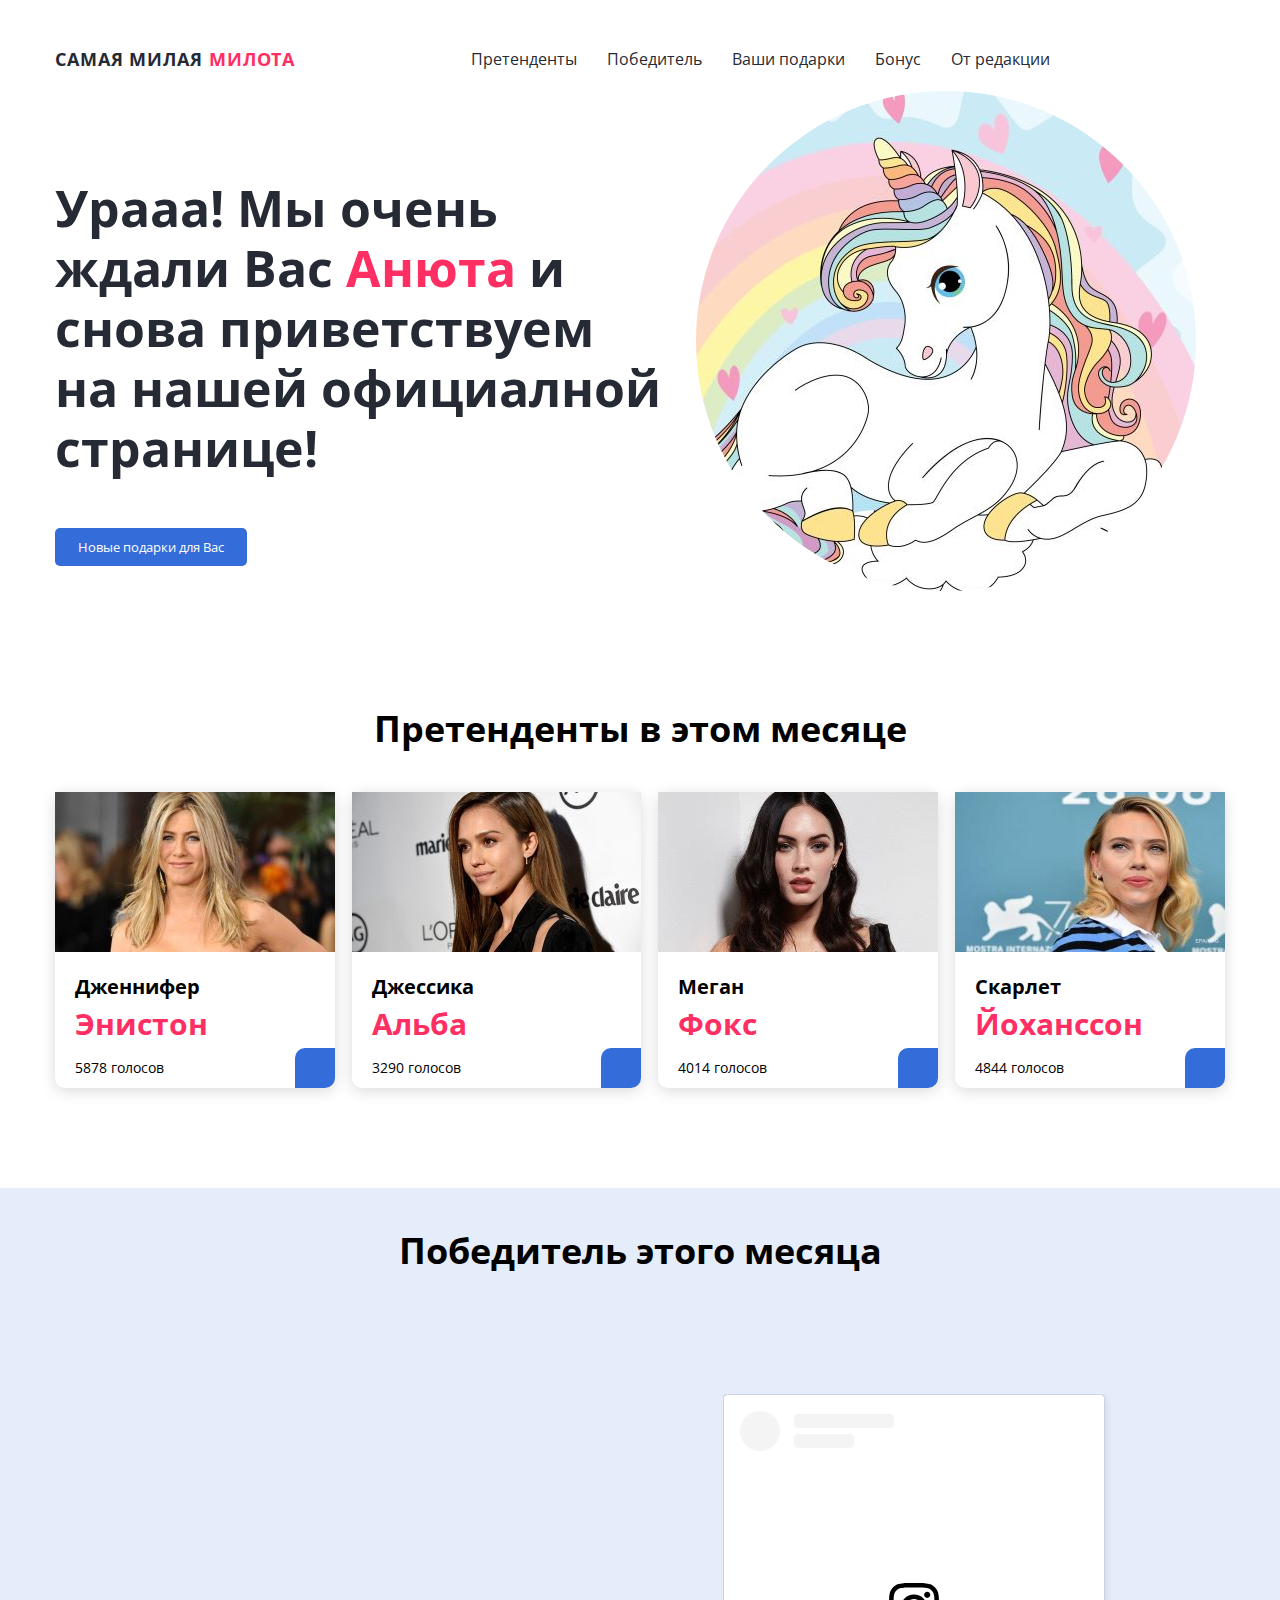
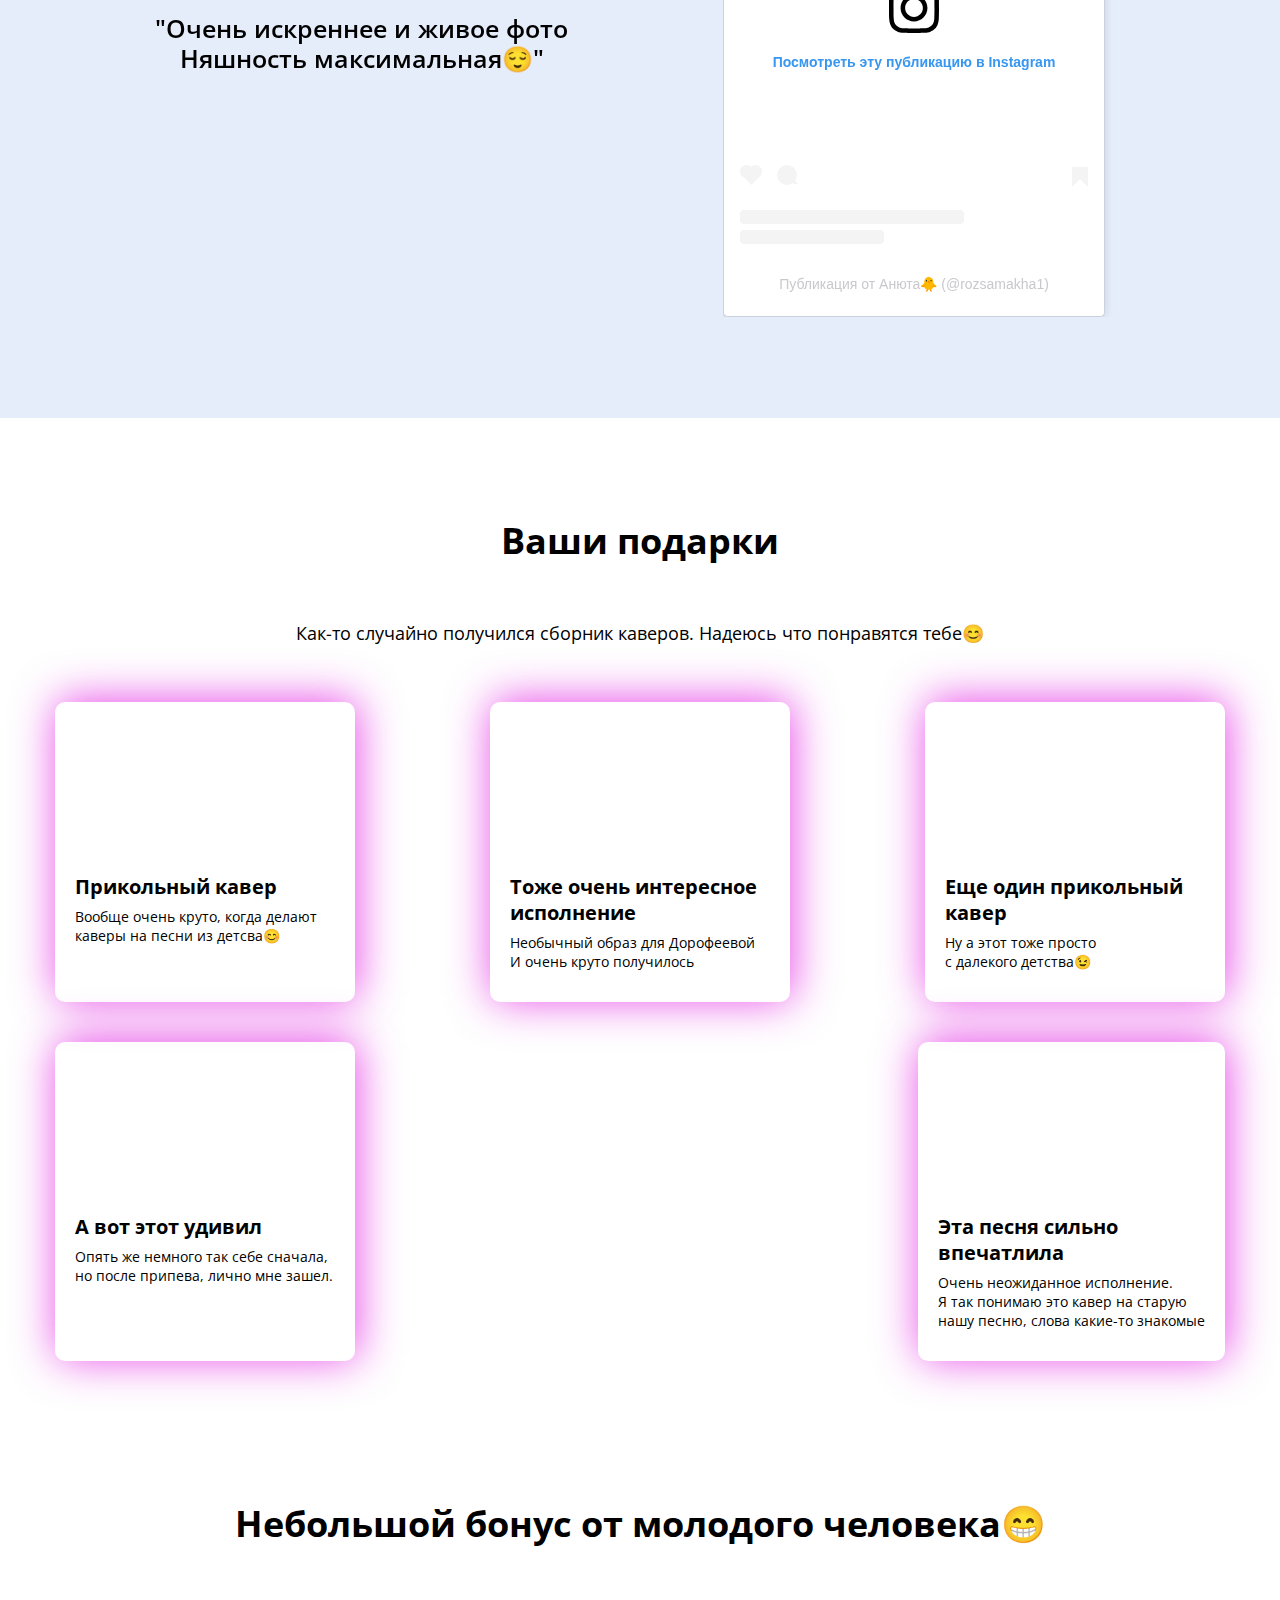
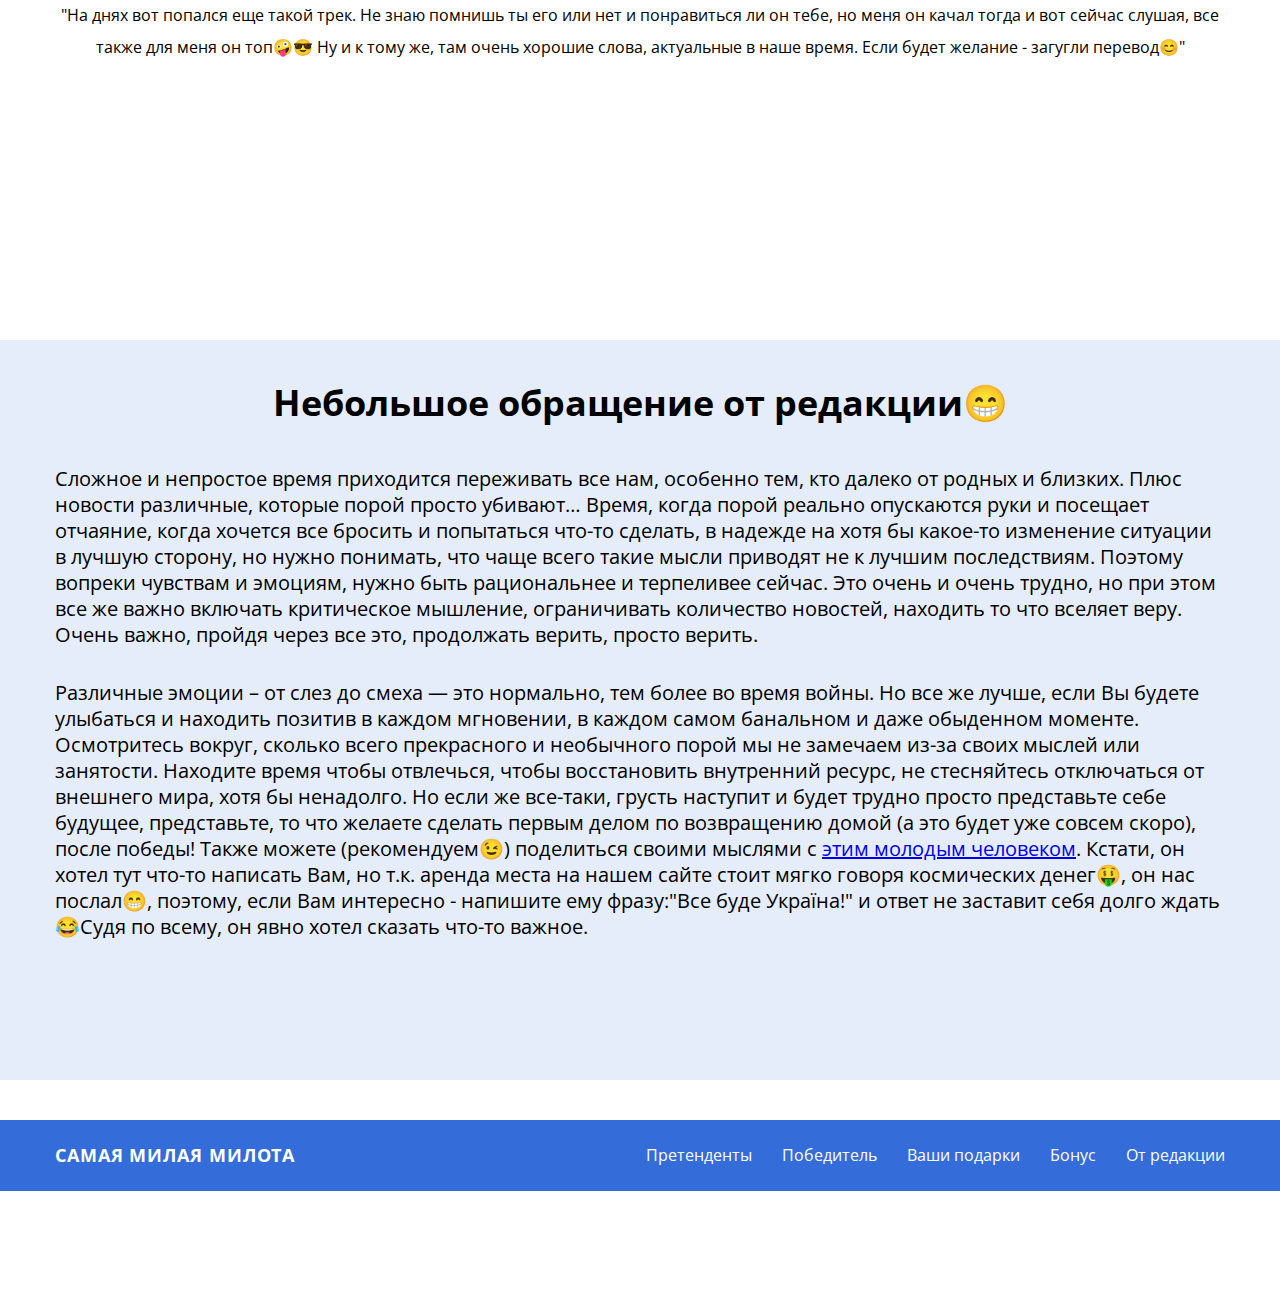
==== anya/index.html @ eaaba8a2 "master" ====
<!DOCTYPE html>
<html lang="en">
<head>
    <meta charset="UTF-8">
    <meta http-equiv="X-UA-Compatible" content="IE=edge">
    <meta name="viewport" content="width=device-width, initial-scale=1.0">
    <title>Самая милая милота</title>
    <link rel="stylesheet" href="sass/style.css">
    <link href="https://fonts.googleapis.com/css?family=Open+Sans:300,300italic,regular,italic,600,600italic,700,700italic,800,800italic" rel="stylesheet" />
    <script src="https://ajax.googleapis.com/ajax/libs/jquery/2.2.4/jquery.min.js"></script>
    <script src="js/owl.carousel.js"></script>
    <link rel="stylesheet" href="sass/owl.carousel.min.css">
    <link rel="stylesheet" href="sass/owl.theme.default.min.css">
</head>
<body>
    <header class="header">
        <div class="container">
            <div class="header__inner">
                <h1 class="logo"><a href="#">Самая милая <span>милота</span></a></h1>
                <nav class="nav">
                    <ul class="nav__items">
                        <a href="#1"><li class="nav__item">Претенденты</li></a>
                        <a href="#2"><li class="nav__item">Победитель</li></a>
                        <a href="#3"><li class="nav__item">Ваши подарки</li></a>
                        <a href="#4"><li class="nav__item">Бонус</li></a>
                        <a href="#5"><li class="nav__item">От редакции</li></a>
                    </ul>
                </nav>
                <div class="nav__btn">
                    <span class="menu__line"></span>
                    <span class="menu__line"></span>
                    <span class="menu__line"></span>
                </div>
                <div class="brake"></div>
            </div>
            <div class="header__intro">
                <div class="intro__inner-info">
                <h2 class="intro__subtitle">Урааа! Мы очень ждали Вас
                    <span>Анюта</span> и снова приветствуем на нашей официалной странице!
                    </h2>
                <button class="btn__enter"><a href="#2">Новые подарки для Вас</a></button>
                </div>
                <div class="intro__inner-img">

                </div>
            </div>      
        </div>
    </header>
    <section id=1 class="section-competition">
        <div class="container">
            <h2 class="section__title"> Претенденты в этом месяце</h2>
            <div class="section__cards">
                <div class="card__item">
                    <div class="item__img">
                        <img src="img/section_competition/jeniffer_aniston1.jpeg">
                    </div>
                    <div class="item__info">
                        <h3 class="card__title">Дженнифер</h3>
                        <p class="cost">Энистон</p>
                        <p class="tickets">5878 голосов</p>
                    </div>
                    <a href="#" class="card__link"></a>
                </div>
                <div class="card__item">
                    <div class="item__img">
                        <img src="img/section_competition/alba.jpg">
                    </div>
                    <div class="item__info">
                        <h3 class="card__title">Джессика</h3>
                        <p class="cost">Альба</p>
                        <p class="tickets">3290 голосов</p>
                    </div>
                    <a href="#" class="card__link"></a>
                </div>
                <div class="card__item">
                    <div class="item__img">
                        <img src="img/section_competition/fox.jpg">
                    </div>
                    <div class="item__info">
                        <h3 class="card__title">Меган</h3>
                        <p class="cost">Фокс</span></p>
                        <p class="tickets">4014 голосов</p>
                    </div>
                    <a href="#" class="card__link"></a>
                </div>
                <div class="card__item">
                    <div class="item__img">
                        <img src="img/section_competition/johansson.jpg">
                    </div>
                    <div class="item__info">
                        <h3 class="card__title">Скарлет</h3>
                        <p class="cost">Йоханссон</p>
                        <p class="tickets">4844 голосов</p>
                    </div>
                    <a href="#" class="card__link"></a>
                </div>
            </div>
        </div>
    </section>
    <section id=2 class="section-reviews">
        <div class="container">
            <h2 class="section__title">Победитель этого месяца</h2>
        </div>    
        <div class="owl-carousel owl-theme">  
            <div class="reviews__body reviews__person-1">
                <div class="reviews__info">
                    <p>"Очень искреннее и живое фото<br> Няшность максимальная😌"</p>
                </div>
                <div class="reviews__photo">
                    <blockquote class="instagram-media" data-instgrm-permalink="https://www.instagram.com/p/B5uFajmD7g9/?utm_source=ig_embed&amp;utm_campaign=loading" data-instgrm-version="14" style=" background:#FFF; border:0; border-radius:3px; box-shadow:0 0 1px 0 rgba(0,0,0,0.5),0 1px 10px 0 rgba(0,0,0,0.15); margin: 1px; max-width:380px; min-width:326px; padding:0; width:99.375%; width:-webkit-calc(100% - 2px); width:calc(100% - 2px);"><div style="padding:16px;"> <a href="https://www.instagram.com/p/B5uFajmD7g9/?utm_source=ig_embed&amp;utm_campaign=loading" style=" background:#FFFFFF; line-height:0; padding:0 0; text-align:center; text-decoration:none; width:100%;" target="_blank"> <div style=" display: flex; flex-direction: row; align-items: center;"> <div style="background-color: #F4F4F4; border-radius: 50%; flex-grow: 0; height: 40px; margin-right: 14px; width: 40px;"></div> <div style="display: flex; flex-direction: column; flex-grow: 1; justify-content: center;"> <div style=" background-color: #F4F4F4; border-radius: 4px; flex-grow: 0; height: 14px; margin-bottom: 6px; width: 100px;"></div> <div style=" background-color: #F4F4F4; border-radius: 4px; flex-grow: 0; height: 14px; width: 60px;"></div></div></div><div style="padding: 19% 0;"></div> <div style="display:block; height:50px; margin:0 auto 12px; width:50px;"><svg width="50px" height="50px" viewBox="0 0 60 60" version="1.1" xmlns="https://www.w3.org/2000/svg" xmlns:xlink="https://www.w3.org/1999/xlink"><g stroke="none" stroke-width="1" fill="none" fill-rule="evenodd"><g transform="translate(-511.000000, -20.000000)" fill="#000000"><g><path d="M556.869,30.41 C554.814,30.41 553.148,32.076 553.148,34.131 C553.148,36.186 554.814,37.852 556.869,37.852 C558.924,37.852 560.59,36.186 560.59,34.131 C560.59,32.076 558.924,30.41 556.869,30.41 M541,60.657 C535.114,60.657 530.342,55.887 530.342,50 C530.342,44.114 535.114,39.342 541,39.342 C546.887,39.342 551.658,44.114 551.658,50 C551.658,55.887 546.887,60.657 541,60.657 M541,33.886 C532.1,33.886 524.886,41.1 524.886,50 C524.886,58.899 532.1,66.113 541,66.113 C549.9,66.113 557.115,58.899 557.115,50 C557.115,41.1 549.9,33.886 541,33.886 M565.378,62.101 C565.244,65.022 564.756,66.606 564.346,67.663 C563.803,69.06 563.154,70.057 562.106,71.106 C561.058,72.155 560.06,72.803 558.662,73.347 C557.607,73.757 556.021,74.244 553.102,74.378 C549.944,74.521 548.997,74.552 541,74.552 C533.003,74.552 532.056,74.521 528.898,74.378 C525.979,74.244 524.393,73.757 523.338,73.347 C521.94,72.803 520.942,72.155 519.894,71.106 C518.846,70.057 518.197,69.06 517.654,67.663 C517.244,66.606 516.755,65.022 516.623,62.101 C516.479,58.943 516.448,57.996 516.448,50 C516.448,42.003 516.479,41.056 516.623,37.899 C516.755,34.978 517.244,33.391 517.654,32.338 C518.197,30.938 518.846,29.942 519.894,28.894 C520.942,27.846 521.94,27.196 523.338,26.654 C524.393,26.244 525.979,25.756 528.898,25.623 C532.057,25.479 533.004,25.448 541,25.448 C548.997,25.448 549.943,25.479 553.102,25.623 C556.021,25.756 557.607,26.244 558.662,26.654 C560.06,27.196 561.058,27.846 562.106,28.894 C563.154,29.942 563.803,30.938 564.346,32.338 C564.756,33.391 565.244,34.978 565.378,37.899 C565.522,41.056 565.552,42.003 565.552,50 C565.552,57.996 565.522,58.943 565.378,62.101 M570.82,37.631 C570.674,34.438 570.167,32.258 569.425,30.349 C568.659,28.377 567.633,26.702 565.965,25.035 C564.297,23.368 562.623,22.342 560.652,21.575 C558.743,20.834 556.562,20.326 553.369,20.18 C550.169,20.033 549.148,20 541,20 C532.853,20 531.831,20.033 528.631,20.18 C525.438,20.326 523.257,20.834 521.349,21.575 C519.376,22.342 517.703,23.368 516.035,25.035 C514.368,26.702 513.342,28.377 512.574,30.349 C511.834,32.258 511.326,34.438 511.181,37.631 C511.035,40.831 511,41.851 511,50 C511,58.147 511.035,59.17 511.181,62.369 C511.326,65.562 511.834,67.743 512.574,69.651 C513.342,71.625 514.368,73.296 516.035,74.965 C517.703,76.634 519.376,77.658 521.349,78.425 C523.257,79.167 525.438,79.673 528.631,79.82 C531.831,79.965 532.853,80.001 541,80.001 C549.148,80.001 550.169,79.965 553.369,79.82 C556.562,79.673 558.743,79.167 560.652,78.425 C562.623,77.658 564.297,76.634 565.965,74.965 C567.633,73.296 568.659,71.625 569.425,69.651 C570.167,67.743 570.674,65.562 570.82,62.369 C570.966,59.17 571,58.147 571,50 C571,41.851 570.966,40.831 570.82,37.631"></path></g></g></g></svg></div><div style="padding-top: 8px;"> <div style=" color:#3897f0; font-family:Arial,sans-serif; font-size:14px; font-style:normal; font-weight:550; line-height:18px;">Посмотреть эту публикацию в Instagram</div></div><div style="padding: 12.5% 0;"></div> <div style="display: flex; flex-direction: row; margin-bottom: 14px; align-items: center;"><div> <div style="background-color: #F4F4F4; border-radius: 50%; height: 12.5px; width: 12.5px; transform: translateX(0px) translateY(7px);"></div> <div style="background-color: #F4F4F4; height: 12.5px; transform: rotate(-45deg) translateX(3px) translateY(1px); width: 12.5px; flex-grow: 0; margin-right: 14px; margin-left: 2px;"></div> <div style="background-color: #F4F4F4; border-radius: 50%; height: 12.5px; width: 12.5px; transform: translateX(9px) translateY(-18px);"></div></div><div style="margin-left: 8px;"> <div style=" background-color: #F4F4F4; border-radius: 50%; flex-grow: 0; height: 20px; width: 20px;"></div> <div style=" width: 0; height: 0; border-top: 2px solid transparent; border-left: 6px solid #f4f4f4; border-bottom: 2px solid transparent; transform: translateX(16px) translateY(-4px) rotate(30deg)"></div></div><div style="margin-left: auto;"> <div style=" width: 0px; border-top: 8px solid #F4F4F4; border-right: 8px solid transparent; transform: translateY(16px);"></div> <div style=" background-color: #F4F4F4; flex-grow: 0; height: 12px; width: 16px; transform: translateY(-4px);"></div> <div style=" width: 0; height: 0; border-top: 8px solid #F4F4F4; border-left: 8px solid transparent; transform: translateY(-4px) translateX(8px);"></div></div></div> <div style="display: flex; flex-direction: column; flex-grow: 1; justify-content: center; margin-bottom: 24px;"> <div style=" background-color: #F4F4F4; border-radius: 4px; flex-grow: 0; height: 14px; margin-bottom: 6px; width: 224px;"></div> <div style=" background-color: #F4F4F4; border-radius: 4px; flex-grow: 0; height: 14px; width: 144px;"></div></div></a><p style=" color:#c9c8cd; font-family:Arial,sans-serif; font-size:14px; line-height:17px; margin-bottom:0; margin-top:8px; overflow:hidden; padding:8px 0 7px; text-align:center; text-overflow:ellipsis; white-space:nowrap;"><a href="https://www.instagram.com/p/B5uFajmD7g9/?utm_source=ig_embed&amp;utm_campaign=loading" style=" color:#c9c8cd; font-family:Arial,sans-serif; font-size:14px; font-style:normal; font-weight:normal; line-height:17px; text-decoration:none;" target="_blank">Публикация от Анюта🐥 (@rozsamakha1)</a></p></div></blockquote> <script async src="//www.instagram.com/embed.js"></script>                
                </div>
            </div>
            <div class="reviews__body reviews__person-2">
                <div class="reviews__info">
                    <p>"Родные края, улыбающаяся украиночка и зачетные носки😁😊"</p>
                </div>
                <div class="reviews__photo">
                    <blockquote class="instagram-media" data-instgrm-permalink="https://www.instagram.com/p/Bz_ntaciY13/?utm_source=ig_embed&amp;utm_campaign=loading" data-instgrm-version="14" style=" background:#FFF; border:0; border-radius:3px; box-shadow:0 0 1px 0 rgba(0,0,0,0.5),0 1px 10px 0 rgba(0,0,0,0.15); margin: 1px; max-width:380px; min-width:326px; padding:0; width:99.375%; width:-webkit-calc(100% - 2px); width:calc(100% - 2px);"><div style="padding:16px;"> <a href="https://www.instagram.com/p/Bz_ntaciY13/?utm_source=ig_embed&amp;utm_campaign=loading" style=" background:#FFFFFF; line-height:0; padding:0 0; text-align:center; text-decoration:none; width:100%;" target="_blank"> <div style=" display: flex; flex-direction: row; align-items: center;"> <div style="background-color: #F4F4F4; border-radius: 50%; flex-grow: 0; height: 40px; margin-right: 14px; width: 40px;"></div> <div style="display: flex; flex-direction: column; flex-grow: 1; justify-content: center;"> <div style=" background-color: #F4F4F4; border-radius: 4px; flex-grow: 0; height: 14px; margin-bottom: 6px; width: 100px;"></div> <div style=" background-color: #F4F4F4; border-radius: 4px; flex-grow: 0; height: 14px; width: 60px;"></div></div></div><div style="padding: 19% 0;"></div> <div style="display:block; height:50px; margin:0 auto 12px; width:50px;"><svg width="50px" height="50px" viewBox="0 0 60 60" version="1.1" xmlns="https://www.w3.org/2000/svg" xmlns:xlink="https://www.w3.org/1999/xlink"><g stroke="none" stroke-width="1" fill="none" fill-rule="evenodd"><g transform="translate(-511.000000, -20.000000)" fill="#000000"><g><path d="M556.869,30.41 C554.814,30.41 553.148,32.076 553.148,34.131 C553.148,36.186 554.814,37.852 556.869,37.852 C558.924,37.852 560.59,36.186 560.59,34.131 C560.59,32.076 558.924,30.41 556.869,30.41 M541,60.657 C535.114,60.657 530.342,55.887 530.342,50 C530.342,44.114 535.114,39.342 541,39.342 C546.887,39.342 551.658,44.114 551.658,50 C551.658,55.887 546.887,60.657 541,60.657 M541,33.886 C532.1,33.886 524.886,41.1 524.886,50 C524.886,58.899 532.1,66.113 541,66.113 C549.9,66.113 557.115,58.899 557.115,50 C557.115,41.1 549.9,33.886 541,33.886 M565.378,62.101 C565.244,65.022 564.756,66.606 564.346,67.663 C563.803,69.06 563.154,70.057 562.106,71.106 C561.058,72.155 560.06,72.803 558.662,73.347 C557.607,73.757 556.021,74.244 553.102,74.378 C549.944,74.521 548.997,74.552 541,74.552 C533.003,74.552 532.056,74.521 528.898,74.378 C525.979,74.244 524.393,73.757 523.338,73.347 C521.94,72.803 520.942,72.155 519.894,71.106 C518.846,70.057 518.197,69.06 517.654,67.663 C517.244,66.606 516.755,65.022 516.623,62.101 C516.479,58.943 516.448,57.996 516.448,50 C516.448,42.003 516.479,41.056 516.623,37.899 C516.755,34.978 517.244,33.391 517.654,32.338 C518.197,30.938 518.846,29.942 519.894,28.894 C520.942,27.846 521.94,27.196 523.338,26.654 C524.393,26.244 525.979,25.756 528.898,25.623 C532.057,25.479 533.004,25.448 541,25.448 C548.997,25.448 549.943,25.479 553.102,25.623 C556.021,25.756 557.607,26.244 558.662,26.654 C560.06,27.196 561.058,27.846 562.106,28.894 C563.154,29.942 563.803,30.938 564.346,32.338 C564.756,33.391 565.244,34.978 565.378,37.899 C565.522,41.056 565.552,42.003 565.552,50 C565.552,57.996 565.522,58.943 565.378,62.101 M570.82,37.631 C570.674,34.438 570.167,32.258 569.425,30.349 C568.659,28.377 567.633,26.702 565.965,25.035 C564.297,23.368 562.623,22.342 560.652,21.575 C558.743,20.834 556.562,20.326 553.369,20.18 C550.169,20.033 549.148,20 541,20 C532.853,20 531.831,20.033 528.631,20.18 C525.438,20.326 523.257,20.834 521.349,21.575 C519.376,22.342 517.703,23.368 516.035,25.035 C514.368,26.702 513.342,28.377 512.574,30.349 C511.834,32.258 511.326,34.438 511.181,37.631 C511.035,40.831 511,41.851 511,50 C511,58.147 511.035,59.17 511.181,62.369 C511.326,65.562 511.834,67.743 512.574,69.651 C513.342,71.625 514.368,73.296 516.035,74.965 C517.703,76.634 519.376,77.658 521.349,78.425 C523.257,79.167 525.438,79.673 528.631,79.82 C531.831,79.965 532.853,80.001 541,80.001 C549.148,80.001 550.169,79.965 553.369,79.82 C556.562,79.673 558.743,79.167 560.652,78.425 C562.623,77.658 564.297,76.634 565.965,74.965 C567.633,73.296 568.659,71.625 569.425,69.651 C570.167,67.743 570.674,65.562 570.82,62.369 C570.966,59.17 571,58.147 571,50 C571,41.851 570.966,40.831 570.82,37.631"></path></g></g></g></svg></div><div style="padding-top: 8px;"> <div style=" color:#3897f0; font-family:Arial,sans-serif; font-size:14px; font-style:normal; font-weight:550; line-height:18px;">Посмотреть эту публикацию в Instagram</div></div><div style="padding: 12.5% 0;"></div> <div style="display: flex; flex-direction: row; margin-bottom: 14px; align-items: center;"><div> <div style="background-color: #F4F4F4; border-radius: 50%; height: 12.5px; width: 12.5px; transform: translateX(0px) translateY(7px);"></div> <div style="background-color: #F4F4F4; height: 12.5px; transform: rotate(-45deg) translateX(3px) translateY(1px); width: 12.5px; flex-grow: 0; margin-right: 14px; margin-left: 2px;"></div> <div style="background-color: #F4F4F4; border-radius: 50%; height: 12.5px; width: 12.5px; transform: translateX(9px) translateY(-18px);"></div></div><div style="margin-left: 8px;"> <div style=" background-color: #F4F4F4; border-radius: 50%; flex-grow: 0; height: 20px; width: 20px;"></div> <div style=" width: 0; height: 0; border-top: 2px solid transparent; border-left: 6px solid #f4f4f4; border-bottom: 2px solid transparent; transform: translateX(16px) translateY(-4px) rotate(30deg)"></div></div><div style="margin-left: auto;"> <div style=" width: 0px; border-top: 8px solid #F4F4F4; border-right: 8px solid transparent; transform: translateY(16px);"></div> <div style=" background-color: #F4F4F4; flex-grow: 0; height: 12px; width: 16px; transform: translateY(-4px);"></div> <div style=" width: 0; height: 0; border-top: 8px solid #F4F4F4; border-left: 8px solid transparent; transform: translateY(-4px) translateX(8px);"></div></div></div> <div style="display: flex; flex-direction: column; flex-grow: 1; justify-content: center; margin-bottom: 24px;"> <div style=" background-color: #F4F4F4; border-radius: 4px; flex-grow: 0; height: 14px; margin-bottom: 6px; width: 224px;"></div> <div style=" background-color: #F4F4F4; border-radius: 4px; flex-grow: 0; height: 14px; width: 144px;"></div></div></a><p style=" color:#c9c8cd; font-family:Arial,sans-serif; font-size:14px; line-height:17px; margin-bottom:0; margin-top:8px; overflow:hidden; padding:8px 0 7px; text-align:center; text-overflow:ellipsis; white-space:nowrap;"><a href="https://www.instagram.com/p/Bz_ntaciY13/?utm_source=ig_embed&amp;utm_campaign=loading" style=" color:#c9c8cd; font-family:Arial,sans-serif; font-size:14px; font-style:normal; font-weight:normal; line-height:17px; text-decoration:none;" target="_blank">Публикация от Анюта🐥 (@rozsamakha1)</a></p></div></blockquote> <script async src="//www.instagram.com/embed.js"></script>
                </div>
            </div>
            <div class="reviews__body reviews__person-3">
                <div class="reviews__info">
                    <p>"Второе фото - просто космос😍"</p>
                </div>
                <div class="reviews__photo">
                   <blockquote class="instagram-media" data-instgrm-permalink="https://www.instagram.com/p/B4gE9QTjGqt/?utm_source=ig_embed&amp;utm_campaign=loading" data-instgrm-version="14" style=" background:#FFF; border:0; border-radius:3px; box-shadow:0 0 1px 0 rgba(0,0,0,0.5),0 1px 10px 0 rgba(0,0,0,0.15); margin: 1px; max-width:380px; min-width:326px; padding:0; width:99.375%; width:-webkit-calc(100% - 2px); width:calc(100% - 2px);"><div style="padding:16px;"> <a href="https://www.instagram.com/p/B4gE9QTjGqt/?utm_source=ig_embed&amp;utm_campaign=loading" style=" background:#FFFFFF; line-height:0; padding:0 0; text-align:center; text-decoration:none; width:100%;" target="_blank"> <div style=" display: flex; flex-direction: row; align-items: center;"> <div style="background-color: #F4F4F4; border-radius: 50%; flex-grow: 0; height: 40px; margin-right: 14px; width: 40px;"></div> <div style="display: flex; flex-direction: column; flex-grow: 1; justify-content: center;"> <div style=" background-color: #F4F4F4; border-radius: 4px; flex-grow: 0; height: 14px; margin-bottom: 6px; width: 100px;"></div> <div style=" background-color: #F4F4F4; border-radius: 4px; flex-grow: 0; height: 14px; width: 60px;"></div></div></div><div style="padding: 19% 0;"></div> <div style="display:block; height:50px; margin:0 auto 12px; width:50px;"><svg width="50px" height="50px" viewBox="0 0 60 60" version="1.1" xmlns="https://www.w3.org/2000/svg" xmlns:xlink="https://www.w3.org/1999/xlink"><g stroke="none" stroke-width="1" fill="none" fill-rule="evenodd"><g transform="translate(-511.000000, -20.000000)" fill="#000000"><g><path d="M556.869,30.41 C554.814,30.41 553.148,32.076 553.148,34.131 C553.148,36.186 554.814,37.852 556.869,37.852 C558.924,37.852 560.59,36.186 560.59,34.131 C560.59,32.076 558.924,30.41 556.869,30.41 M541,60.657 C535.114,60.657 530.342,55.887 530.342,50 C530.342,44.114 535.114,39.342 541,39.342 C546.887,39.342 551.658,44.114 551.658,50 C551.658,55.887 546.887,60.657 541,60.657 M541,33.886 C532.1,33.886 524.886,41.1 524.886,50 C524.886,58.899 532.1,66.113 541,66.113 C549.9,66.113 557.115,58.899 557.115,50 C557.115,41.1 549.9,33.886 541,33.886 M565.378,62.101 C565.244,65.022 564.756,66.606 564.346,67.663 C563.803,69.06 563.154,70.057 562.106,71.106 C561.058,72.155 560.06,72.803 558.662,73.347 C557.607,73.757 556.021,74.244 553.102,74.378 C549.944,74.521 548.997,74.552 541,74.552 C533.003,74.552 532.056,74.521 528.898,74.378 C525.979,74.244 524.393,73.757 523.338,73.347 C521.94,72.803 520.942,72.155 519.894,71.106 C518.846,70.057 518.197,69.06 517.654,67.663 C517.244,66.606 516.755,65.022 516.623,62.101 C516.479,58.943 516.448,57.996 516.448,50 C516.448,42.003 516.479,41.056 516.623,37.899 C516.755,34.978 517.244,33.391 517.654,32.338 C518.197,30.938 518.846,29.942 519.894,28.894 C520.942,27.846 521.94,27.196 523.338,26.654 C524.393,26.244 525.979,25.756 528.898,25.623 C532.057,25.479 533.004,25.448 541,25.448 C548.997,25.448 549.943,25.479 553.102,25.623 C556.021,25.756 557.607,26.244 558.662,26.654 C560.06,27.196 561.058,27.846 562.106,28.894 C563.154,29.942 563.803,30.938 564.346,32.338 C564.756,33.391 565.244,34.978 565.378,37.899 C565.522,41.056 565.552,42.003 565.552,50 C565.552,57.996 565.522,58.943 565.378,62.101 M570.82,37.631 C570.674,34.438 570.167,32.258 569.425,30.349 C568.659,28.377 567.633,26.702 565.965,25.035 C564.297,23.368 562.623,22.342 560.652,21.575 C558.743,20.834 556.562,20.326 553.369,20.18 C550.169,20.033 549.148,20 541,20 C532.853,20 531.831,20.033 528.631,20.18 C525.438,20.326 523.257,20.834 521.349,21.575 C519.376,22.342 517.703,23.368 516.035,25.035 C514.368,26.702 513.342,28.377 512.574,30.349 C511.834,32.258 511.326,34.438 511.181,37.631 C511.035,40.831 511,41.851 511,50 C511,58.147 511.035,59.17 511.181,62.369 C511.326,65.562 511.834,67.743 512.574,69.651 C513.342,71.625 514.368,73.296 516.035,74.965 C517.703,76.634 519.376,77.658 521.349,78.425 C523.257,79.167 525.438,79.673 528.631,79.82 C531.831,79.965 532.853,80.001 541,80.001 C549.148,80.001 550.169,79.965 553.369,79.82 C556.562,79.673 558.743,79.167 560.652,78.425 C562.623,77.658 564.297,76.634 565.965,74.965 C567.633,73.296 568.659,71.625 569.425,69.651 C570.167,67.743 570.674,65.562 570.82,62.369 C570.966,59.17 571,58.147 571,50 C571,41.851 570.966,40.831 570.82,37.631"></path></g></g></g></svg></div><div style="padding-top: 8px;"> <div style=" color:#3897f0; font-family:Arial,sans-serif; font-size:14px; font-style:normal; font-weight:550; line-height:18px;">Посмотреть эту публикацию в Instagram</div></div><div style="padding: 12.5% 0;"></div> <div style="display: flex; flex-direction: row; margin-bottom: 14px; align-items: center;"><div> <div style="background-color: #F4F4F4; border-radius: 50%; height: 12.5px; width: 12.5px; transform: translateX(0px) translateY(7px);"></div> <div style="background-color: #F4F4F4; height: 12.5px; transform: rotate(-45deg) translateX(3px) translateY(1px); width: 12.5px; flex-grow: 0; margin-right: 14px; margin-left: 2px;"></div> <div style="background-color: #F4F4F4; border-radius: 50%; height: 12.5px; width: 12.5px; transform: translateX(9px) translateY(-18px);"></div></div><div style="margin-left: 8px;"> <div style=" background-color: #F4F4F4; border-radius: 50%; flex-grow: 0; height: 20px; width: 20px;"></div> <div style=" width: 0; height: 0; border-top: 2px solid transparent; border-left: 6px solid #f4f4f4; border-bottom: 2px solid transparent; transform: translateX(16px) translateY(-4px) rotate(30deg)"></div></div><div style="margin-left: auto;"> <div style=" width: 0px; border-top: 8px solid #F4F4F4; border-right: 8px solid transparent; transform: translateY(16px);"></div> <div style=" background-color: #F4F4F4; flex-grow: 0; height: 12px; width: 16px; transform: translateY(-4px);"></div> <div style=" width: 0; height: 0; border-top: 8px solid #F4F4F4; border-left: 8px solid transparent; transform: translateY(-4px) translateX(8px);"></div></div></div> <div style="display: flex; flex-direction: column; flex-grow: 1; justify-content: center; margin-bottom: 24px;"> <div style=" background-color: #F4F4F4; border-radius: 4px; flex-grow: 0; height: 14px; margin-bottom: 6px; width: 224px;"></div> <div style=" background-color: #F4F4F4; border-radius: 4px; flex-grow: 0; height: 14px; width: 144px;"></div></div></a><p style=" color:#c9c8cd; font-family:Arial,sans-serif; font-size:14px; line-height:17px; margin-bottom:0; margin-top:8px; overflow:hidden; padding:8px 0 7px; text-align:center; text-overflow:ellipsis; white-space:nowrap;"><a href="https://www.instagram.com/p/B4gE9QTjGqt/?utm_source=ig_embed&amp;utm_campaign=loading" style=" color:#c9c8cd; font-family:Arial,sans-serif; font-size:14px; font-style:normal; font-weight:normal; line-height:17px; text-decoration:none;" target="_blank">Публикация от Анюта🐥 (@rozsamakha1)</a></p></div></blockquote> <script async src="//www.instagram.com/embed.js"></script>
                </div>
            </div>    
            <div class="reviews__body reviews__person-4">
                <div class="reviews__info">
                    <p>"Необыкновенная улыбка, необыкновенный человечек, необыкновенное место🤗"</p>
                </div>
                <div class="reviews__photo">
                    <blockquote class="instagram-media" data-instgrm-permalink="https://www.instagram.com/p/B97lw_tjjDg/?utm_source=ig_embed&amp;utm_campaign=loading" data-instgrm-version="14" style=" background:#FFF; border:0; border-radius:3px; box-shadow:0 0 1px 0 rgba(0,0,0,0.5),0 1px 10px 0 rgba(0,0,0,0.15); margin: 1px; max-width:380px; min-width:326px; padding:0; width:99.375%; width:-webkit-calc(100% - 2px); width:calc(100% - 2px);"><div style="padding:16px;"> <a href="https://www.instagram.com/p/B97lw_tjjDg/?utm_source=ig_embed&amp;utm_campaign=loading" style=" background:#FFFFFF; line-height:0; padding:0 0; text-align:center; text-decoration:none; width:100%;" target="_blank"> <div style=" display: flex; flex-direction: row; align-items: center;"> <div style="background-color: #F4F4F4; border-radius: 50%; flex-grow: 0; height: 40px; margin-right: 14px; width: 40px;"></div> <div style="display: flex; flex-direction: column; flex-grow: 1; justify-content: center;"> <div style=" background-color: #F4F4F4; border-radius: 4px; flex-grow: 0; height: 14px; margin-bottom: 6px; width: 100px;"></div> <div style=" background-color: #F4F4F4; border-radius: 4px; flex-grow: 0; height: 14px; width: 60px;"></div></div></div><div style="padding: 19% 0;"></div> <div style="display:block; height:50px; margin:0 auto 12px; width:50px;"><svg width="50px" height="50px" viewBox="0 0 60 60" version="1.1" xmlns="https://www.w3.org/2000/svg" xmlns:xlink="https://www.w3.org/1999/xlink"><g stroke="none" stroke-width="1" fill="none" fill-rule="evenodd"><g transform="translate(-511.000000, -20.000000)" fill="#000000"><g><path d="M556.869,30.41 C554.814,30.41 553.148,32.076 553.148,34.131 C553.148,36.186 554.814,37.852 556.869,37.852 C558.924,37.852 560.59,36.186 560.59,34.131 C560.59,32.076 558.924,30.41 556.869,30.41 M541,60.657 C535.114,60.657 530.342,55.887 530.342,50 C530.342,44.114 535.114,39.342 541,39.342 C546.887,39.342 551.658,44.114 551.658,50 C551.658,55.887 546.887,60.657 541,60.657 M541,33.886 C532.1,33.886 524.886,41.1 524.886,50 C524.886,58.899 532.1,66.113 541,66.113 C549.9,66.113 557.115,58.899 557.115,50 C557.115,41.1 549.9,33.886 541,33.886 M565.378,62.101 C565.244,65.022 564.756,66.606 564.346,67.663 C563.803,69.06 563.154,70.057 562.106,71.106 C561.058,72.155 560.06,72.803 558.662,73.347 C557.607,73.757 556.021,74.244 553.102,74.378 C549.944,74.521 548.997,74.552 541,74.552 C533.003,74.552 532.056,74.521 528.898,74.378 C525.979,74.244 524.393,73.757 523.338,73.347 C521.94,72.803 520.942,72.155 519.894,71.106 C518.846,70.057 518.197,69.06 517.654,67.663 C517.244,66.606 516.755,65.022 516.623,62.101 C516.479,58.943 516.448,57.996 516.448,50 C516.448,42.003 516.479,41.056 516.623,37.899 C516.755,34.978 517.244,33.391 517.654,32.338 C518.197,30.938 518.846,29.942 519.894,28.894 C520.942,27.846 521.94,27.196 523.338,26.654 C524.393,26.244 525.979,25.756 528.898,25.623 C532.057,25.479 533.004,25.448 541,25.448 C548.997,25.448 549.943,25.479 553.102,25.623 C556.021,25.756 557.607,26.244 558.662,26.654 C560.06,27.196 561.058,27.846 562.106,28.894 C563.154,29.942 563.803,30.938 564.346,32.338 C564.756,33.391 565.244,34.978 565.378,37.899 C565.522,41.056 565.552,42.003 565.552,50 C565.552,57.996 565.522,58.943 565.378,62.101 M570.82,37.631 C570.674,34.438 570.167,32.258 569.425,30.349 C568.659,28.377 567.633,26.702 565.965,25.035 C564.297,23.368 562.623,22.342 560.652,21.575 C558.743,20.834 556.562,20.326 553.369,20.18 C550.169,20.033 549.148,20 541,20 C532.853,20 531.831,20.033 528.631,20.18 C525.438,20.326 523.257,20.834 521.349,21.575 C519.376,22.342 517.703,23.368 516.035,25.035 C514.368,26.702 513.342,28.377 512.574,30.349 C511.834,32.258 511.326,34.438 511.181,37.631 C511.035,40.831 511,41.851 511,50 C511,58.147 511.035,59.17 511.181,62.369 C511.326,65.562 511.834,67.743 512.574,69.651 C513.342,71.625 514.368,73.296 516.035,74.965 C517.703,76.634 519.376,77.658 521.349,78.425 C523.257,79.167 525.438,79.673 528.631,79.82 C531.831,79.965 532.853,80.001 541,80.001 C549.148,80.001 550.169,79.965 553.369,79.82 C556.562,79.673 558.743,79.167 560.652,78.425 C562.623,77.658 564.297,76.634 565.965,74.965 C567.633,73.296 568.659,71.625 569.425,69.651 C570.167,67.743 570.674,65.562 570.82,62.369 C570.966,59.17 571,58.147 571,50 C571,41.851 570.966,40.831 570.82,37.631"></path></g></g></g></svg></div><div style="padding-top: 8px;"> <div style=" color:#3897f0; font-family:Arial,sans-serif; font-size:14px; font-style:normal; font-weight:550; line-height:18px;">Посмотреть эту публикацию в Instagram</div></div><div style="padding: 12.5% 0;"></div> <div style="display: flex; flex-direction: row; margin-bottom: 14px; align-items: center;"><div> <div style="background-color: #F4F4F4; border-radius: 50%; height: 12.5px; width: 12.5px; transform: translateX(0px) translateY(7px);"></div> <div style="background-color: #F4F4F4; height: 12.5px; transform: rotate(-45deg) translateX(3px) translateY(1px); width: 12.5px; flex-grow: 0; margin-right: 14px; margin-left: 2px;"></div> <div style="background-color: #F4F4F4; border-radius: 50%; height: 12.5px; width: 12.5px; transform: translateX(9px) translateY(-18px);"></div></div><div style="margin-left: 8px;"> <div style=" background-color: #F4F4F4; border-radius: 50%; flex-grow: 0; height: 20px; width: 20px;"></div> <div style=" width: 0; height: 0; border-top: 2px solid transparent; border-left: 6px solid #f4f4f4; border-bottom: 2px solid transparent; transform: translateX(16px) translateY(-4px) rotate(30deg)"></div></div><div style="margin-left: auto;"> <div style=" width: 0px; border-top: 8px solid #F4F4F4; border-right: 8px solid transparent; transform: translateY(16px);"></div> <div style=" background-color: #F4F4F4; flex-grow: 0; height: 12px; width: 16px; transform: translateY(-4px);"></div> <div style=" width: 0; height: 0; border-top: 8px solid #F4F4F4; border-left: 8px solid transparent; transform: translateY(-4px) translateX(8px);"></div></div></div> <div style="display: flex; flex-direction: column; flex-grow: 1; justify-content: center; margin-bottom: 24px;"> <div style=" background-color: #F4F4F4; border-radius: 4px; flex-grow: 0; height: 14px; margin-bottom: 6px; width: 224px;"></div> <div style=" background-color: #F4F4F4; border-radius: 4px; flex-grow: 0; height: 14px; width: 144px;"></div></div></a><p style=" color:#c9c8cd; font-family:Arial,sans-serif; font-size:14px; line-height:17px; margin-bottom:0; margin-top:8px; overflow:hidden; padding:8px 0 7px; text-align:center; text-overflow:ellipsis; white-space:nowrap;"><a href="https://www.instagram.com/p/B97lw_tjjDg/?utm_source=ig_embed&amp;utm_campaign=loading" style=" color:#c9c8cd; font-family:Arial,sans-serif; font-size:14px; font-style:normal; font-weight:normal; line-height:17px; text-decoration:none;" target="_blank">Публикация от Анюта🐥 (@rozsamakha1)</a></p></div></blockquote> <script async src="//www.instagram.com/embed.js"></script>
                </div>
            </div>    
            <div class="reviews__body reviews__person-5">
                <div class="reviews__info">
                    <p>"Одно из тех фото, слова к которому, невозможно подобрать прям как тогда, зимой🙈 <br> это я🍅"</p>
                </div>
                <div class="reviews__photo">
                    <blockquote class="instagram-media" data-instgrm-permalink="https://www.instagram.com/p/B94Ag7XDI0X/?utm_source=ig_embed&amp;utm_campaign=loading" data-instgrm-version="14" style=" background:#FFF; border:0; border-radius:3px; box-shadow:0 0 1px 0 rgba(0,0,0,0.5),0 1px 10px 0 rgba(0,0,0,0.15); margin: 1px; max-width:380px; min-width:326px; padding:0; width:99.375%; width:-webkit-calc(100% - 2px); width:calc(100% - 2px);"><div style="padding:16px;"> <a href="https://www.instagram.com/p/B94Ag7XDI0X/?utm_source=ig_embed&amp;utm_campaign=loading" style=" background:#FFFFFF; line-height:0; padding:0 0; text-align:center; text-decoration:none; width:100%;" target="_blank"> <div style=" display: flex; flex-direction: row; align-items: center;"> <div style="background-color: #F4F4F4; border-radius: 50%; flex-grow: 0; height: 40px; margin-right: 14px; width: 40px;"></div> <div style="display: flex; flex-direction: column; flex-grow: 1; justify-content: center;"> <div style=" background-color: #F4F4F4; border-radius: 4px; flex-grow: 0; height: 14px; margin-bottom: 6px; width: 100px;"></div> <div style=" background-color: #F4F4F4; border-radius: 4px; flex-grow: 0; height: 14px; width: 60px;"></div></div></div><div style="padding: 19% 0;"></div> <div style="display:block; height:50px; margin:0 auto 12px; width:50px;"><svg width="50px" height="50px" viewBox="0 0 60 60" version="1.1" xmlns="https://www.w3.org/2000/svg" xmlns:xlink="https://www.w3.org/1999/xlink"><g stroke="none" stroke-width="1" fill="none" fill-rule="evenodd"><g transform="translate(-511.000000, -20.000000)" fill="#000000"><g><path d="M556.869,30.41 C554.814,30.41 553.148,32.076 553.148,34.131 C553.148,36.186 554.814,37.852 556.869,37.852 C558.924,37.852 560.59,36.186 560.59,34.131 C560.59,32.076 558.924,30.41 556.869,30.41 M541,60.657 C535.114,60.657 530.342,55.887 530.342,50 C530.342,44.114 535.114,39.342 541,39.342 C546.887,39.342 551.658,44.114 551.658,50 C551.658,55.887 546.887,60.657 541,60.657 M541,33.886 C532.1,33.886 524.886,41.1 524.886,50 C524.886,58.899 532.1,66.113 541,66.113 C549.9,66.113 557.115,58.899 557.115,50 C557.115,41.1 549.9,33.886 541,33.886 M565.378,62.101 C565.244,65.022 564.756,66.606 564.346,67.663 C563.803,69.06 563.154,70.057 562.106,71.106 C561.058,72.155 560.06,72.803 558.662,73.347 C557.607,73.757 556.021,74.244 553.102,74.378 C549.944,74.521 548.997,74.552 541,74.552 C533.003,74.552 532.056,74.521 528.898,74.378 C525.979,74.244 524.393,73.757 523.338,73.347 C521.94,72.803 520.942,72.155 519.894,71.106 C518.846,70.057 518.197,69.06 517.654,67.663 C517.244,66.606 516.755,65.022 516.623,62.101 C516.479,58.943 516.448,57.996 516.448,50 C516.448,42.003 516.479,41.056 516.623,37.899 C516.755,34.978 517.244,33.391 517.654,32.338 C518.197,30.938 518.846,29.942 519.894,28.894 C520.942,27.846 521.94,27.196 523.338,26.654 C524.393,26.244 525.979,25.756 528.898,25.623 C532.057,25.479 533.004,25.448 541,25.448 C548.997,25.448 549.943,25.479 553.102,25.623 C556.021,25.756 557.607,26.244 558.662,26.654 C560.06,27.196 561.058,27.846 562.106,28.894 C563.154,29.942 563.803,30.938 564.346,32.338 C564.756,33.391 565.244,34.978 565.378,37.899 C565.522,41.056 565.552,42.003 565.552,50 C565.552,57.996 565.522,58.943 565.378,62.101 M570.82,37.631 C570.674,34.438 570.167,32.258 569.425,30.349 C568.659,28.377 567.633,26.702 565.965,25.035 C564.297,23.368 562.623,22.342 560.652,21.575 C558.743,20.834 556.562,20.326 553.369,20.18 C550.169,20.033 549.148,20 541,20 C532.853,20 531.831,20.033 528.631,20.18 C525.438,20.326 523.257,20.834 521.349,21.575 C519.376,22.342 517.703,23.368 516.035,25.035 C514.368,26.702 513.342,28.377 512.574,30.349 C511.834,32.258 511.326,34.438 511.181,37.631 C511.035,40.831 511,41.851 511,50 C511,58.147 511.035,59.17 511.181,62.369 C511.326,65.562 511.834,67.743 512.574,69.651 C513.342,71.625 514.368,73.296 516.035,74.965 C517.703,76.634 519.376,77.658 521.349,78.425 C523.257,79.167 525.438,79.673 528.631,79.82 C531.831,79.965 532.853,80.001 541,80.001 C549.148,80.001 550.169,79.965 553.369,79.82 C556.562,79.673 558.743,79.167 560.652,78.425 C562.623,77.658 564.297,76.634 565.965,74.965 C567.633,73.296 568.659,71.625 569.425,69.651 C570.167,67.743 570.674,65.562 570.82,62.369 C570.966,59.17 571,58.147 571,50 C571,41.851 570.966,40.831 570.82,37.631"></path></g></g></g></svg></div><div style="padding-top: 8px;"> <div style=" color:#3897f0; font-family:Arial,sans-serif; font-size:14px; font-style:normal; font-weight:550; line-height:18px;">Посмотреть эту публикацию в Instagram</div></div><div style="padding: 12.5% 0;"></div> <div style="display: flex; flex-direction: row; margin-bottom: 14px; align-items: center;"><div> <div style="background-color: #F4F4F4; border-radius: 50%; height: 12.5px; width: 12.5px; transform: translateX(0px) translateY(7px);"></div> <div style="background-color: #F4F4F4; height: 12.5px; transform: rotate(-45deg) translateX(3px) translateY(1px); width: 12.5px; flex-grow: 0; margin-right: 14px; margin-left: 2px;"></div> <div style="background-color: #F4F4F4; border-radius: 50%; height: 12.5px; width: 12.5px; transform: translateX(9px) translateY(-18px);"></div></div><div style="margin-left: 8px;"> <div style=" background-color: #F4F4F4; border-radius: 50%; flex-grow: 0; height: 20px; width: 20px;"></div> <div style=" width: 0; height: 0; border-top: 2px solid transparent; border-left: 6px solid #f4f4f4; border-bottom: 2px solid transparent; transform: translateX(16px) translateY(-4px) rotate(30deg)"></div></div><div style="margin-left: auto;"> <div style=" width: 0px; border-top: 8px solid #F4F4F4; border-right: 8px solid transparent; transform: translateY(16px);"></div> <div style=" background-color: #F4F4F4; flex-grow: 0; height: 12px; width: 16px; transform: translateY(-4px);"></div> <div style=" width: 0; height: 0; border-top: 8px solid #F4F4F4; border-left: 8px solid transparent; transform: translateY(-4px) translateX(8px);"></div></div></div> <div style="display: flex; flex-direction: column; flex-grow: 1; justify-content: center; margin-bottom: 24px;"> <div style=" background-color: #F4F4F4; border-radius: 4px; flex-grow: 0; height: 14px; margin-bottom: 6px; width: 224px;"></div> <div style=" background-color: #F4F4F4; border-radius: 4px; flex-grow: 0; height: 14px; width: 144px;"></div></div></a><p style=" color:#c9c8cd; font-family:Arial,sans-serif; font-size:14px; line-height:17px; margin-bottom:0; margin-top:8px; overflow:hidden; padding:8px 0 7px; text-align:center; text-overflow:ellipsis; white-space:nowrap;"><a href="https://www.instagram.com/p/B94Ag7XDI0X/?utm_source=ig_embed&amp;utm_campaign=loading" style=" color:#c9c8cd; font-family:Arial,sans-serif; font-size:14px; font-style:normal; font-weight:normal; line-height:17px; text-decoration:none;" target="_blank">Публикация от Анюта🐥 (@rozsamakha1)</a></p></div></blockquote> <script async src="//www.instagram.com/embed.js"></script>
                </div>    
            </div>
            <div class="reviews__body reviews__person-6">
                <div class="reviews__info">
                    <p>"А это вообще особенные фотографии🤫"</p>
                </div>
                <div class="reviews__photo">
                    <blockquote class="instagram-media" data-instgrm-permalink="https://www.instagram.com/p/CYKnAIvt0sm/?utm_source=ig_embed&amp;utm_campaign=loading" data-instgrm-version="14" style=" background:#FFF; border:0; border-radius:3px; box-shadow:0 0 1px 0 rgba(0,0,0,0.5),0 1px 10px 0 rgba(0,0,0,0.15); margin: 1px; max-width:540px; min-width:326px; padding:0; width:99.375%; width:-webkit-calc(100% - 2px); width:calc(100% - 2px);"><div style="padding:16px;"> <a href="https://www.instagram.com/p/CYKnAIvt0sm/?utm_source=ig_embed&amp;utm_campaign=loading" style=" background:#FFFFFF; line-height:0; padding:0 0; text-align:center; text-decoration:none; width:100%;" target="_blank"> <div style=" display: flex; flex-direction: row; align-items: center;"> <div style="background-color: #F4F4F4; border-radius: 50%; flex-grow: 0; height: 40px; margin-right: 14px; width: 40px;"></div> <div style="display: flex; flex-direction: column; flex-grow: 1; justify-content: center;"> <div style=" background-color: #F4F4F4; border-radius: 4px; flex-grow: 0; height: 14px; margin-bottom: 6px; width: 100px;"></div> <div style=" background-color: #F4F4F4; border-radius: 4px; flex-grow: 0; height: 14px; width: 60px;"></div></div></div><div style="padding: 19% 0;"></div> <div style="display:block; height:50px; margin:0 auto 12px; width:50px;"><svg width="50px" height="50px" viewBox="0 0 60 60" version="1.1" xmlns="https://www.w3.org/2000/svg" xmlns:xlink="https://www.w3.org/1999/xlink"><g stroke="none" stroke-width="1" fill="none" fill-rule="evenodd"><g transform="translate(-511.000000, -20.000000)" fill="#000000"><g><path d="M556.869,30.41 C554.814,30.41 553.148,32.076 553.148,34.131 C553.148,36.186 554.814,37.852 556.869,37.852 C558.924,37.852 560.59,36.186 560.59,34.131 C560.59,32.076 558.924,30.41 556.869,30.41 M541,60.657 C535.114,60.657 530.342,55.887 530.342,50 C530.342,44.114 535.114,39.342 541,39.342 C546.887,39.342 551.658,44.114 551.658,50 C551.658,55.887 546.887,60.657 541,60.657 M541,33.886 C532.1,33.886 524.886,41.1 524.886,50 C524.886,58.899 532.1,66.113 541,66.113 C549.9,66.113 557.115,58.899 557.115,50 C557.115,41.1 549.9,33.886 541,33.886 M565.378,62.101 C565.244,65.022 564.756,66.606 564.346,67.663 C563.803,69.06 563.154,70.057 562.106,71.106 C561.058,72.155 560.06,72.803 558.662,73.347 C557.607,73.757 556.021,74.244 553.102,74.378 C549.944,74.521 548.997,74.552 541,74.552 C533.003,74.552 532.056,74.521 528.898,74.378 C525.979,74.244 524.393,73.757 523.338,73.347 C521.94,72.803 520.942,72.155 519.894,71.106 C518.846,70.057 518.197,69.06 517.654,67.663 C517.244,66.606 516.755,65.022 516.623,62.101 C516.479,58.943 516.448,57.996 516.448,50 C516.448,42.003 516.479,41.056 516.623,37.899 C516.755,34.978 517.244,33.391 517.654,32.338 C518.197,30.938 518.846,29.942 519.894,28.894 C520.942,27.846 521.94,27.196 523.338,26.654 C524.393,26.244 525.979,25.756 528.898,25.623 C532.057,25.479 533.004,25.448 541,25.448 C548.997,25.448 549.943,25.479 553.102,25.623 C556.021,25.756 557.607,26.244 558.662,26.654 C560.06,27.196 561.058,27.846 562.106,28.894 C563.154,29.942 563.803,30.938 564.346,32.338 C564.756,33.391 565.244,34.978 565.378,37.899 C565.522,41.056 565.552,42.003 565.552,50 C565.552,57.996 565.522,58.943 565.378,62.101 M570.82,37.631 C570.674,34.438 570.167,32.258 569.425,30.349 C568.659,28.377 567.633,26.702 565.965,25.035 C564.297,23.368 562.623,22.342 560.652,21.575 C558.743,20.834 556.562,20.326 553.369,20.18 C550.169,20.033 549.148,20 541,20 C532.853,20 531.831,20.033 528.631,20.18 C525.438,20.326 523.257,20.834 521.349,21.575 C519.376,22.342 517.703,23.368 516.035,25.035 C514.368,26.702 513.342,28.377 512.574,30.349 C511.834,32.258 511.326,34.438 511.181,37.631 C511.035,40.831 511,41.851 511,50 C511,58.147 511.035,59.17 511.181,62.369 C511.326,65.562 511.834,67.743 512.574,69.651 C513.342,71.625 514.368,73.296 516.035,74.965 C517.703,76.634 519.376,77.658 521.349,78.425 C523.257,79.167 525.438,79.673 528.631,79.82 C531.831,79.965 532.853,80.001 541,80.001 C549.148,80.001 550.169,79.965 553.369,79.82 C556.562,79.673 558.743,79.167 560.652,78.425 C562.623,77.658 564.297,76.634 565.965,74.965 C567.633,73.296 568.659,71.625 569.425,69.651 C570.167,67.743 570.674,65.562 570.82,62.369 C570.966,59.17 571,58.147 571,50 C571,41.851 570.966,40.831 570.82,37.631"></path></g></g></g></svg></div><div style="padding-top: 8px;"> <div style=" color:#3897f0; font-family:Arial,sans-serif; font-size:14px; font-style:normal; font-weight:550; line-height:18px;">Посмотреть эту публикацию в Instagram</div></div><div style="padding: 12.5% 0;"></div> <div style="display: flex; flex-direction: row; margin-bottom: 14px; align-items: center;"><div> <div style="background-color: #F4F4F4; border-radius: 50%; height: 12.5px; width: 12.5px; transform: translateX(0px) translateY(7px);"></div> <div style="background-color: #F4F4F4; height: 12.5px; transform: rotate(-45deg) translateX(3px) translateY(1px); width: 12.5px; flex-grow: 0; margin-right: 14px; margin-left: 2px;"></div> <div style="background-color: #F4F4F4; border-radius: 50%; height: 12.5px; width: 12.5px; transform: translateX(9px) translateY(-18px);"></div></div><div style="margin-left: 8px;"> <div style=" background-color: #F4F4F4; border-radius: 50%; flex-grow: 0; height: 20px; width: 20px;"></div> <div style=" width: 0; height: 0; border-top: 2px solid transparent; border-left: 6px solid #f4f4f4; border-bottom: 2px solid transparent; transform: translateX(16px) translateY(-4px) rotate(30deg)"></div></div><div style="margin-left: auto;"> <div style=" width: 0px; border-top: 8px solid #F4F4F4; border-right: 8px solid transparent; transform: translateY(16px);"></div> <div style=" background-color: #F4F4F4; flex-grow: 0; height: 12px; width: 16px; transform: translateY(-4px);"></div> <div style=" width: 0; height: 0; border-top: 8px solid #F4F4F4; border-left: 8px solid transparent; transform: translateY(-4px) translateX(8px);"></div></div></div> <div style="display: flex; flex-direction: column; flex-grow: 1; justify-content: center; margin-bottom: 24px;"> <div style=" background-color: #F4F4F4; border-radius: 4px; flex-grow: 0; height: 14px; margin-bottom: 6px; width: 224px;"></div> <div style=" background-color: #F4F4F4; border-radius: 4px; flex-grow: 0; height: 14px; width: 144px;"></div></div></a><p style=" color:#c9c8cd; font-family:Arial,sans-serif; font-size:14px; line-height:17px; margin-bottom:0; margin-top:8px; overflow:hidden; padding:8px 0 7px; text-align:center; text-overflow:ellipsis; white-space:nowrap;"><a href="https://www.instagram.com/p/CYKnAIvt0sm/?utm_source=ig_embed&amp;utm_campaign=loading" style=" color:#c9c8cd; font-family:Arial,sans-serif; font-size:14px; font-style:normal; font-weight:normal; line-height:17px; text-decoration:none;" target="_blank">Публикация от Анюта🐥 (@rozsamakha1)</a></p></div></blockquote> <script async src="//www.instagram.com/embed.js"></script>
                </div>    
            </div>                    
        </div>
    </section>
    <section id=3 class="section-winners">
        <div class="container">
            <h2 class="section__title">Ваши подарки</h2>
            <p>Как-то случайно получился сборник каверов. Надеюсь что понравятся тебе😊</p>
            <div class="section__cards">
                <div class="card__item">
                    <div class="item__img">
                        <iframe src="https://www.youtube.com/embed/aN_A1aBMEmw" title="YouTube video player" frameborder="0" allow="accelerometer; autoplay; clipboard-write; encrypted-media; gyroscope; picture-in-picture" allowfullscreen></iframe>
                    </div>
                    <div class="item__info">
                        <h3 class="card__title">Прикольный кавер</h3>
                        <p class="data">Вообще очень круто, когда делают <br>каверы на песни из детсва😊</p>
                    </div>
                </div>
                <div class="card__item">
                    <div class="item__img">
                        <iframe src="https://www.youtube.com/embed/EIzNGs_djv0" title="YouTube video player" frameborder="0" allow="accelerometer; autoplay; clipboard-write; encrypted-media; gyroscope; picture-in-picture" allowfullscreen></iframe>
                    </div>
                    <div class="item__info">
                        <h3 class="card__title">Тоже очень интересное <br>исполнение</h3>
                        <p class="data">Необычный образ для Дорофеевой<br>И очень круто получилось</p>
                    </div>
                </div>
                <div class="card__item">
                    <div class="item__img">
                        <iframe src="https://www.youtube.com/embed/lBl4i1h-xqg" title="YouTube video player" frameborder="0" allow="accelerometer; autoplay; clipboard-write; encrypted-media; gyroscope; picture-in-picture" allowfullscreen></iframe>
                    </div>
                    <div class="item__info">
                        <h3 class="card__title">Еще один прикольный<br> кавер</h3>
                        <p class="data">Ну а этот тоже просто <br>с далекого детства😉</p>
                    </div>
                </div>
                <div class="card__item">
                    <div class="item__img">
                        <iframe src="https://www.youtube.com/embed/B6wDgO0-kNk" title="YouTube video player" frameborder="0" allow="accelerometer; autoplay; clipboard-write; encrypted-media; gyroscope; picture-in-picture" allowfullscreen></iframe>
                    </div>
                    <div class="item__info">
                        <h3 class="card__title">А вот этот удивил</h3>
                        <p class="data">Опять же немного так себе сначала, <br>но после припева, лично мне зашел.<br></p>
                    </div>
                </div>
                <div class="card__item">
                    <div class="item__img">
                        <iframe src="https://www.youtube.com/embed/dBIp-Zdu6PI" title="YouTube video player" frameborder="0" allow="accelerometer; autoplay; clipboard-write; encrypted-media; gyroscope; picture-in-picture" allowfullscreen></iframe>
                    </div>
                    <div class="item__info">
                        <h3 class="card__title">Эта песня сильно <br>впечатлила</h3>
                        <p class="data">Очень неожиданное исполнение. <br>Я так понимаю это кавер на старую <br> нашу песню, слова какие-то знакомые</p>
                    </div>
                </div>
            </div>    
        </div>
    </section>
    <section id=4 class="section-work">
        <div class="container">
            <h2 class="section__title">Небольшой бонус от молодого человека😁</h2>
            <p class="item__info">"На днях вот попался еще такой трек. Не знаю помнишь ты его или нет и понравиться ли он тебе, но меня он качал тогда и вот сейчас слушая, все <br><br>также для меня он топ🤪😎 Ну и к тому же, там очень хорошие слова, актуальные в наше время. Если будет желание - загугли перевод😊"</p>
            <div class="section__items">
                <div class="section__item">
                    <iframe min-width="560" min-height="315" src="https://www.youtube.com/embed/QIz6LokXqxI" title="YouTube video player" frameborder="0" allow="accelerometer; autoplay; clipboard-write; encrypted-media; gyroscope; picture-in-picture" allowfullscreen></iframe>
                </div>
            </div>
        </div>
    </section>
    <section id=5 class="section-words">
        <div class="container">
            <h2 class="section__title">Небольшое обращение от редакции😁</h2>
            <div class="section__text">
                <p>Сложное и непростое время приходится переживать все нам, особенно тем, кто далеко от родных и близких. Плюс новости различные, которые порой просто убивают… Время, когда порой реально опускаются руки и посещает отчаяние, когда хочется все бросить и попытаться что-то сделать, в надежде на хотя бы какое-то изменение ситуации в лучшую сторону, но нужно понимать, что чаще всего такие мысли приводят не к лучшим последствиям. Поэтому вопреки чувствам и эмоциям, нужно быть рациональнее и терпеливее сейчас. Это очень и очень трудно, но при этом все же важно включать критическое мышление, ограничивать количество новостей, находить то что вселяет веру. Очень важно, пройдя через все это, продолжать верить, просто верить.</p> 
                <br><br>
                <p>Различные эмоции – от слез до смеха — это нормально, тем более во время войны. Но все же лучше, если Вы будете улыбаться и находить позитив в каждом мгновении, в каждом самом банальном и даже обыденном моменте. Осмотритесь вокруг, сколько всего прекрасного и необычного порой мы не замечаем из-за своих мыслей или занятости. Находите время чтобы отвлечься, чтобы восстановить внутренний ресурс, не стесняйтесь отключаться от внешнего мира, хотя бы ненадолго. Но если же все-таки, грусть наступит и будет трудно просто представьте себе будущее, представьте, то что желаете сделать первым делом по возвращению домой (а это будет уже совсем скоро), после победы! Также можете (рекомендуем😉) поделиться своими мыслями с <a href="https://www.instagram.com/polupananton/">этим молодым человеком</a>. Кстати, он хотел тут что-то написать Вам, но т.к. аренда места на нашем сайте стоит мягко говоря космических денег🤑, он нас послал😁, поэтому, если Вам интересно - напишите ему фразу:"Все буде Україна!" и ответ не заставит себя долго ждать😂Судя по всему, он явно хотел сказать что-то важное. </p> 
            </div>
        </div>
    </section>
    <footer class="footer">
        <div class="container">
            <div class="footer__inner">
                <h1 class="logo">Самая милая <span>милота</span></h1>
                <nav class="nav">
                    <ul class="nav__items">
                        <a href="#1"><li class="nav__item">Претенденты</li></a>
                        <a href="#2"><li class="nav__item">Победитель</li></a>
                        <a href="#3"><li class="nav__item">Ваши подарки</li></a>
                        <a href="#4"><li class="nav__item">Бонус</li></a>
                        <a href="#5"><li class="nav__item">От редакции</li></a>
                    </ul>
                </nav>
            </div> 
    </footer>
    <script>
        $('.owl-carousel').owlCarousel({
            loop:true,
            autoplay:true,
            autoplayTimeout:5000, 
            dots:false,
            margin:10,
            nav:false, 
            responsive:{ 
                0:{
                    items:1
    
                },
                600:{
                    items:1
                },
                1000:{
                    items:1
                }
            }
        });
        let menuBtn = document.querySelector('.nav__btn');
        let menu = document.querySelector('.nav');
        menuBtn.addEventListener('click', function(){
        menuBtn.classList.toggle('active');
        menu.classList.toggle('active');
        })
      </script> 
</body>
</html>
---- anya/sass/style.css ----
html, body, div, span, applet, object, iframe,
h1, h2, h3, h4, h5, h6, p, blockquote, pre,
a, abbr, acronym, address, big, cite, code,
del, dfn, em, img, ins, kbd, q, s, samp,
small, strike, strong, sub, sup, tt, var, u, i, center,
dl, dt, dd, ol, ul, li,
fieldset, form, label, legend,
table, caption, tbody, tfoot, thead, tr, th, td,
article, aside, canvas, details, embed,
figure, figcaption, footer, header, hgroup,
menu, nav, output, ruby, section, summary,
time, mark, audio, video {
  margin: 0;
  padding: 0;
  border: 0;
  font-size: 100%;
  font: inherit;
  vertical-align: baseline;
}

/* HTML5 display-role reset for older browsers */
article, aside, details, figcaption, figure,
footer, header, hgroup, menu, nav, section {
  display: block;
}

body {
  line-height: 1;
}

ol, ul {
  list-style: none;
}

blockquote, q {
  quotes: none;
}

blockquote:before, blockquote:after,
q:before, q:after {
  content: '';
  content: none;
}

table {
  border-collapse: collapse;
  border-spacing: 0;
}

body {
  margin: 0;
  font-family: 'Open Sans', sans-serif;
  scroll-behavior: smooth;
}

*,
*:before,
*:after {
  -webkit-box-sizing: border-box;
  box-sizing: border-box;
}

header .container, .section-competition .container, .section-reviews .container, .section-winners .container, .section-work .container, .section-words .container, .footer .container {
  width: 100%;
  max-width: 1170px;
  margin: 0 auto;
  text-align: center;
  margin-bottom: 100px;
}

@media screen and (max-width: 1200px) {
  header .container, .section-competition .container, .section-reviews .container, .section-winners .container, .section-work .container, .section-words .container, .footer .container {
    padding: 0 30px;
  }
}

header .container .header__inner, .footer .container .footer__inner {
  display: -webkit-box;
  display: -ms-flexbox;
  display: flex;
  -webkit-box-pack: justify;
      -ms-flex-pack: justify;
          justify-content: space-between;
  -webkit-box-align: center;
      -ms-flex-align: center;
          align-items: center;
  margin-top: 40px;
}

header .container .header__inner .logo, .footer .container .footer__inner .logo {
  font-family: 'Open Sans';
  font-style: normal;
  font-weight: bold;
  font-size: 18px;
  line-height: 38px;
  letter-spacing: 0.05em;
  text-transform: uppercase;
}

header .container .header__inner nav .nav__items, .footer .container .nav .nav__items {
  display: -webkit-box;
  display: -ms-flexbox;
  display: flex;
}

@media screen and (max-width: 1200px) {
  header .container .header__inner nav .nav__items, .footer .container .nav .nav__items {
    display: block;
  }
}

header .container .header__inner nav .nav__items a, .footer .container .nav .nav__items a {
  text-decoration: none;
  color: #252A34;
  -webkit-transition: all 0.2s ease-in;
  transition: all 0.2s ease-in;
}

header .container .header__inner nav .nav__items a:hover, .footer .container .nav .nav__items a:hover {
  -webkit-transform: scale(1.05);
          transform: scale(1.05);
  -webkit-transition: all 0.2s ease-in;
  transition: all 0.2s ease-in;
}

header .container .header__inner nav .nav__items a + a, .footer .container .nav .nav__items a + a {
  margin-left: 30px;
}

.section-competition .container .section__title, .section-reviews .container .section__title, .section-winners .container .section__title, .section-words .container .section__title {
  font-family: 'Open Sans';
  font-style: normal;
  font-weight: bold;
  font-size: 36px;
  line-height: 46px;
  text-align: left;
  margin-bottom: 40px;
  padding-top: 40px;
}

.section-competition .container .section__cards, .section-winners .container .section__cards {
  display: -webkit-box;
  display: -ms-flexbox;
  display: flex;
  -webkit-box-pack: justify;
      -ms-flex-pack: justify;
          justify-content: space-between;
  -ms-flex-wrap: wrap;
      flex-wrap: wrap;
}

@media screen and (max-width: 1200px) {
  .section-competition .container .section__cards, .section-winners .container .section__cards {
    -webkit-box-pack: center;
        -ms-flex-pack: center;
            justify-content: center;
  }
}

.section-competition .container .card__item, .section-winners .container .card__item {
  position: relative;
  text-align: left;
  border-radius: 10px;
  -webkit-box-shadow: 0px 3px 15px rgba(0, 0, 0, 0.15);
          box-shadow: 0px 3px 15px rgba(0, 0, 0, 0.15);
}

@media screen and (max-width: 1200px) {
  .section-competition .container .card__item, .section-winners .container .card__item {
    margin: 20px;
  }
}

.section-competition .container .item__info, .section-winners .container .item__info {
  font-family: 'Open Sans';
  font-style: normal;
  font-weight: bold;
  padding: 20px 020px 11px 20px;
}

.section-competition .container .card__title, .section-winners .container .card__title {
  font-size: 20px;
  line-height: 26px;
}

.section-competition .container .tickets, .section-winners .container .data {
  font-family: 'Open Sans';
  font-style: normal;
  font-weight: normal;
  font-size: 14px;
  line-height: 19px;
}

@media screen and (max-width: 1200px) {
  header .container .header__inner {
    -ms-flex-wrap: wrap;
        flex-wrap: wrap;
  }
}

@media screen and (max-width: 378px) {
  header .container .header__inner {
    display: block;
  }
}

header .container .header__inner .logo a {
  text-decoration: none;
  color: #252A34;
}

header .container .header__inner .logo span {
  color: #FF2E63;
}

@media screen and (max-width: 1200px) {
  header .container .header__inner nav {
    position: fixed;
    opacity: 0;
    top: 99px;
    right: -30px;
    -webkit-transition: all 0.3s ease;
    transition: all 0.3s ease;
  }
  header .container .header__inner nav.active {
    position: fixed;
    top: 99px;
    right: 0px;
    background: white;
    border: 2px solid #f07594;
    opacity: 1;
    -webkit-transition: all 0.3s ease-in;
    transition: all 0.3s ease-in;
    padding: 20px;
    z-index: 2;
  }
}

@media screen and (max-width: 1200px) {
  header .container .header__inner nav li {
    border-bottom: 2px solid #f07594;
  }
}

header .container .header__inner .nav__btn {
  position: fixed;
  top: 42px;
  right: 30px;
  display: none;
  width: 30px;
  height: 30px;
}

@media screen and (max-width: 1200px) {
  header .container .header__inner .nav__btn {
    display: block;
    margin-top: 1%;
  }
}

header .container .header__inner .nav__btn.active span:first-of-type {
  top: 50%;
  -webkit-transform: translate(-50%, -50%) rotate(45deg);
          transform: translate(-50%, -50%) rotate(45deg);
}

header .container .header__inner .nav__btn.active span:nth-of-type(2) {
  opacity: 0;
}

header .container .header__inner .nav__btn.active span:last-of-type {
  top: 50%;
  -webkit-transform: translate(-50%, -50%) rotate(-45deg);
          transform: translate(-50%, -50%) rotate(-45deg);
}

header .container .header__inner .nav__btn span {
  left: 50%;
  -webkit-transform: translate(-50%);
          transform: translate(-50%);
  width: 30px;
  height: 2px;
  position: absolute;
  top: 0%;
  left: 50%;
  background-color: #000;
  -webkit-transition: all 0.5s;
  transition: all 0.5s;
}

header .container .header__inner .nav__btn span:nth-of-type(2) {
  top: calc(50% - 5px);
}

header .container .header__inner .nav__btn span:nth-of-type(3) {
  top: calc(50% + 5px);
}

@media screen and (max-width: 1200px) {
  header .container .header__inner .brake {
    -ms-flex-preferred-size: 100%;
        flex-basis: 100%;
  }
}

header .container .header__inner .user {
  font-style: normal;
  font-weight: 600;
  font-size: 16px;
  line-height: 22px;
}

header .container .header__inner .user a {
  color: #FF2E63;
  text-decoration: none;
  margin-right: 30px;
}

header .container .header__inner .user .btn__registr {
  background-color: #FF2E63;
  color: #FFFFFF;
  font-family: 'Open Sans', sans-serif;
  padding: 10px 23px;
  border-radius: 5px;
  border-style: none;
  cursor: pointer;
}

header .container .header__inner .user .btn__registr:hover {
  background: #f07594;
  -webkit-transition: all 0.3s ease-in;
  transition: all 0.3s ease-in;
}

header .header__intro {
  display: -webkit-box;
  display: -ms-flexbox;
  display: flex;
  -webkit-box-pack: justify;
      -ms-flex-pack: justify;
          justify-content: space-between;
  margin-top: 100px;
}

@media screen and (max-width: 1200px) {
  header .header__intro {
    -webkit-box-orient: vertical;
    -webkit-box-direction: normal;
        -ms-flex-direction: column;
            flex-direction: column;
    -webkit-box-align: center;
        -ms-flex-align: center;
            align-items: center;
  }
}

header .header__intro .intro__inner-info .intro__subtitle {
  font-family: 'Open Sans';
  font-style: normal;
  font-weight: bold;
  font-size: 50px;
  line-height: 60px;
  color: #252A34;
  text-align: left;
  margin-right: 71px;
}

@media screen and (max-width: 1200px) {
  header .header__intro .intro__inner-info .intro__subtitle {
    text-align: center;
    font-size: 30px;
    margin-right: 0;
  }
}

header .header__intro .intro__inner-info .intro__subtitle span {
  color: #FF2E63;
}

header .header__intro .intro__inner-info .btn__enter {
  display: block;
  margin-top: 50px;
  background-color: #346CD9;
  font-family: 'Open Sans', sans-serif;
  padding: 10px 23px;
  border-radius: 5px;
  border-style: none;
  cursor: pointer;
}

header .header__intro .intro__inner-info .btn__enter a {
  text-decoration: none;
  color: #FFFFFF;
}

@media screen and (max-width: 1200px) {
  header .header__intro .intro__inner-info .btn__enter {
    margin: 20px auto;
  }
}

header .header__intro .intro__inner-info .btn__enter:hover {
  background: #4c82ee;
  -webkit-transition: all 0.3s ease-in;
  transition: all 0.3s ease-in;
}

header .header__intro .intro__inner-img {
  position: relative;
  width: 150%;
}

@media screen and (max-width: 1200px) {
  header .header__intro .intro__inner-img {
    width: 50%;
  }
}

header .header__intro .intro__inner-img:before {
  content: "";
  position: absolute;
  bottom: -25px;
  right: 29px;
  width: 500px;
  height: 500px;
  border-radius: 50%;
  background: url(../img/header__inner/horses2.jpg);
  background-position-x: -322px;
  background-position-y: -57px;
  z-index: -1;
}

@media screen and (max-width: 1200px) {
  header .header__intro .intro__inner-img:before {
    width: 200px;
    height: 200px;
    bottom: -210px;
    right: -17px;
    background-position-x: -530px;
    background-position-y: -249px;
    background-size: 202%;
  }
}

header .header__intro .intro__inner-img img {
  -webkit-transform: translateX(8%);
          transform: translateX(8%);
}

@media screen and (max-width: 1200px) {
  header .header__intro .intro__inner-img img {
    width: 100%;
    -webkit-transform: translateX(0%);
            transform: translateX(0%);
  }
}

.section-competition .container .section__title {
  text-align: center;
}

@media screen and (max-width: 1200px) {
  .section-competition .container .section__title {
    padding-top: 126px;
  }
}

@media screen and (max-width: 1200px) {
  .section-competition .container .section__cards {
    -ms-flex-wrap: wrap;
        flex-wrap: wrap;
  }
}

@media screen and (max-width: 538px) {
  .section-competition .container .section__cards {
    width: 100%;
  }
}

.section-competition .container .card__item .card__link {
  position: absolute;
  width: 40px;
  height: 40px;
  bottom: 0;
  right: 0;
  background: #346CD9;
  border-radius: 10px 0px;
}

.section-competition .container .card__item .card__link::before {
  content: "";
  position: absolute;
  bottom: 13px;
  right: 9px;
  width: 18px;
  height: 12px;
  background: url(../img/section_competition/spit.svg);
}

.section-competition .container .card__item .card__link:hover {
  background: #4c82ee;
  -webkit-transition: all 0.3s ease-in;
  transition: all 0.3s ease-in;
}

.section-competition .container .card__item .card__link:last-child {
  margin: 0 auto;
  padding-top: 20px;
}

@media screen and (max-width: 1200px) {
  .section-competition .container .card__item .card__link:last-child {
    margin: 0;
    padding: 0;
  }
}

.section-competition .container .cost {
  font-size: 30px;
  line-height: 38px;
  color: #FF2E63;
  margin: 5px 0 15px 0;
}

.section-competition .container .cost span {
  font-weight: 500;
  font-size: 20px;
  line-height: 26px;
  -webkit-text-decoration-line: line-through;
          text-decoration-line: line-through;
  color: #999999;
}

.section-reviews {
  background-color: rgba(52, 108, 217, 0.12);
  margin-bottom: 100px;
}

.section-reviews .container .section__title {
  text-align: center;
}

@media screen and (max-width: 1200px) {
  .section-reviews {
    margin-bottom: 0;
  }
}

.section-reviews .owl-theme {
  position: relative;
  width: auto;
  display: -webkit-box;
  display: -ms-flexbox;
  display: flex;
  -webkit-box-pack: center;
      -ms-flex-pack: center;
          justify-content: center;
}

.section-reviews .owl-theme .owl-stage-outer {
  margin-bottom: 10px;
}

.section-reviews .owl-theme .owl-dots {
  position: absolute;
  bottom: 79px;
  left: 342px;
}

@media screen and (max-width: 1200px) {
  .section-reviews .owl-theme .owl-dots {
    display: none;
  }
}

.section-reviews .owl-theme .owl-dots .owl-dot span {
  background: #f88ca7;
}

.section-reviews .owl-theme .owl-dots .owl-dot.active span {
  background: #FF2E63;
}

.section-reviews .owl-theme .reviews__body {
  display: -webkit-box;
  display: -ms-flexbox;
  display: flex;
  -webkit-box-pack: justify;
      -ms-flex-pack: justify;
          justify-content: space-between;
}

@media screen and (max-width: 1074px) {
  .section-reviews .owl-theme .reviews__body {
    -webkit-box-orient: vertical;
    -webkit-box-direction: normal;
        -ms-flex-direction: column;
            flex-direction: column;
    -webkit-box-align: center;
        -ms-flex-align: center;
            align-items: center;
  }
}

.section-reviews .owl-theme .reviews__body .reviews__info {
  margin: 0 auto;
  text-align: center;
  font-style: normal;
  font-weight: 600;
  font-size: 25px;
  line-height: 30px;
  padding: 239px 83px 0px 83px;
  -webkit-box-flex: 2;
      -ms-flex: 2;
          flex: 2;
}

@media screen and (max-width: 1074px) {
  .section-reviews .owl-theme .reviews__body .reviews__info {
    padding: 0;
    font-size: 18px;
  }
}

.section-reviews .owl-theme .reviews__body .reviews__info p + p + p + p + p {
  margin-bottom: 30px;
}

.section-reviews .owl-theme .reviews__body .reviews__info .reviews__name {
  margin: 0;
  font-style: normal;
  font-weight: normal;
  font-size: 16px;
  line-height: 30px;
  text-align: center;
  text-transform: uppercase;
}

@media screen and (max-width: 1074px) {
  .section-reviews .owl-theme .reviews__body .reviews__info .reviews__name {
    margin-bottom: 40px;
  }
}

.section-reviews .owl-theme .reviews__body .reviews__photo {
  margin-top: 20px;
  overflow: hidden;
  -webkit-box-flex: 2;
      -ms-flex: 2;
          flex: 2;
}

@media screen and (max-width: 1074px) {
  .section-reviews .owl-theme .reviews__body .reviews__photo {
    width: 335px;
    margin: 40px;
    overflow: hidden;
    -webkit-box-shadow: 2px -2px 44px 0px rgba(224, 13, 224, 0.76);
            box-shadow: 2px -2px 44px 0px rgba(224, 13, 224, 0.76);
  }
}

.section-winners .container .section__title {
  text-align: center;
  padding-top: 0;
}

@media screen and (max-width: 1200px) {
  .section-winners .container .section__title {
    padding-top: 0;
  }
}

.section-winners .container p {
  margin: 60px 0;
  font-size: 18px;
}

.section-winners .container p:first-child {
  margin-bottom: 20px;
}

.section-winners .container p:last-child {
  margin-top: 0;
}

.section-winners .container .card__item {
  -webkit-transition: all 0.2s ease-in;
  transition: all 0.2s ease-in;
  margin-bottom: 40px;
  -webkit-box-shadow: 2px -2px 44px 0px rgba(224, 13, 224, 0.76);
          box-shadow: 2px -2px 44px 0px rgba(224, 13, 224, 0.76);
}

.section-winners .container .card__item:hover {
  -webkit-transform: scale(1.05);
          transform: scale(1.05);
  -webkit-transition: all 0.2s ease-in;
  transition: all 0.2s ease-in;
}

.section-winners .container .item__info {
  font-size: 24px;
}

.section-winners .container .card__title {
  margin-bottom: 7px;
}

.section-winners .container .data {
  margin-bottom: 20px;
}

.section-work .container .section__title {
  margin-bottom: 60px;
  font-family: 'Open Sans';
  font-style: normal;
  font-weight: bold;
  font-size: 36px;
  line-height: 46px;
}

.section-work .container .section__items {
  display: -webkit-box;
  display: -ms-flexbox;
  display: flex;
  -webkit-box-pack: center;
      -ms-flex-pack: center;
          justify-content: center;
}

@media screen and (max-width: 1200px) {
  .section-work .container .section__items {
    -webkit-box-orient: vertical;
    -webkit-box-direction: normal;
        -ms-flex-direction: column;
            flex-direction: column;
    -webkit-box-align: center;
        -ms-flex-align: center;
            align-items: center;
  }
}

.section-work .container .section__item {
  margin-top: 30px;
  position: relative;
  font-weight: normal;
  font-size: 16px;
  line-height: 22px;
}

@media screen and (max-width: 1200px) {
  .section-work .container .section__item {
    margin-bottom: 100px;
  }
  .section-work .container .section__item:last-child {
    margin-bottom: 0;
  }
}

.section-words {
  background-color: rgba(52, 108, 217, 0.12);
  padding-bottom: 40px;
}

.section-words .container .section__title {
  text-align: center;
}

.section-words .container .section__text {
  text-align: left;
}

.section-words .container .section__text p {
  line-height: 26px;
  font-size: 20px;
}

.footer {
  background-color: #346CD9;
}

@media screen and (max-width: 1200px) {
  .footer .container .footer__inner {
    -webkit-box-align: center;
        -ms-flex-align: center;
            align-items: center;
  }
}

.footer .container .footer__inner .logo {
  margin: 16px 0 17px 0;
  color: #FFFFFF;
}

@media screen and (max-width: 1200px) {
  .footer .container .nav .nav__items {
    display: block;
    margin: 16px 0;
  }
}

.footer .container .nav .nav__items a {
  color: #FFFFFF;
}

.footer .container .nav .nav__items a:hover {
  color: #FF2E63;
}
/*# sourceMappingURL=style.css.map */
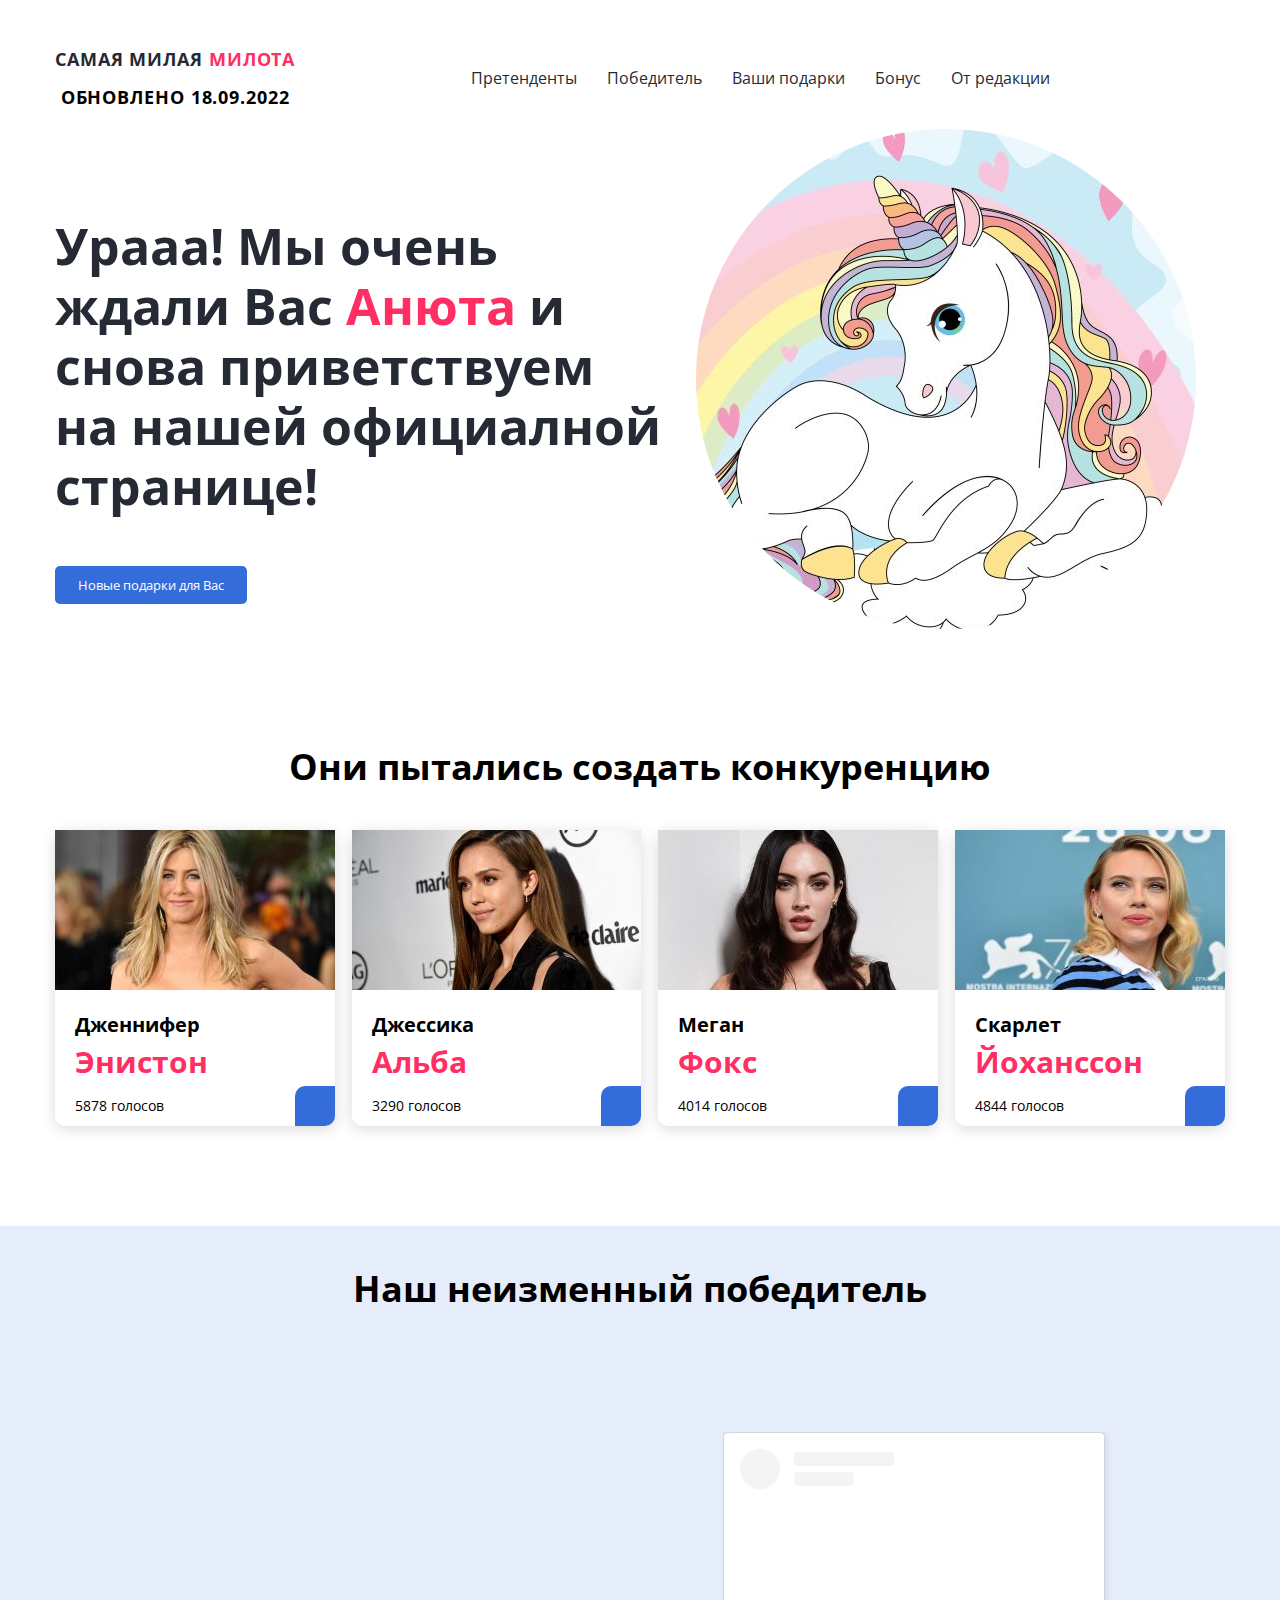
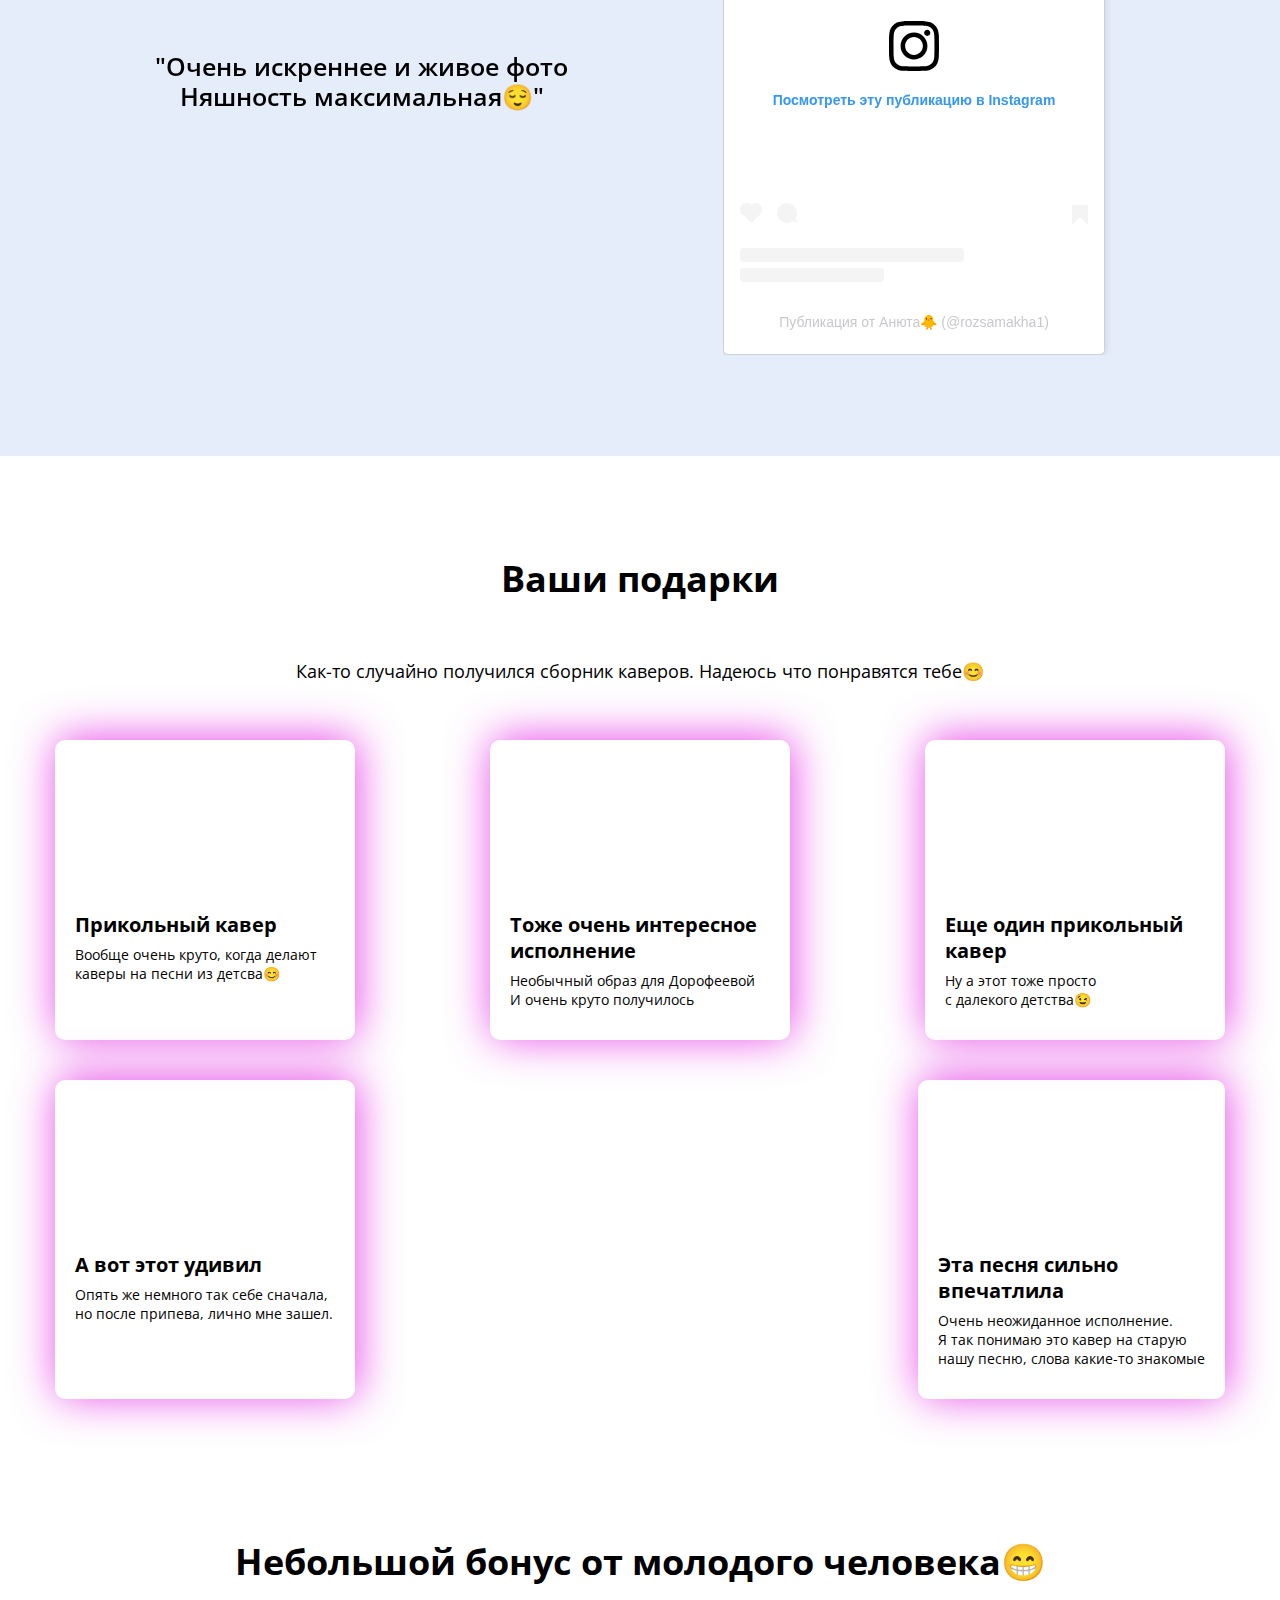
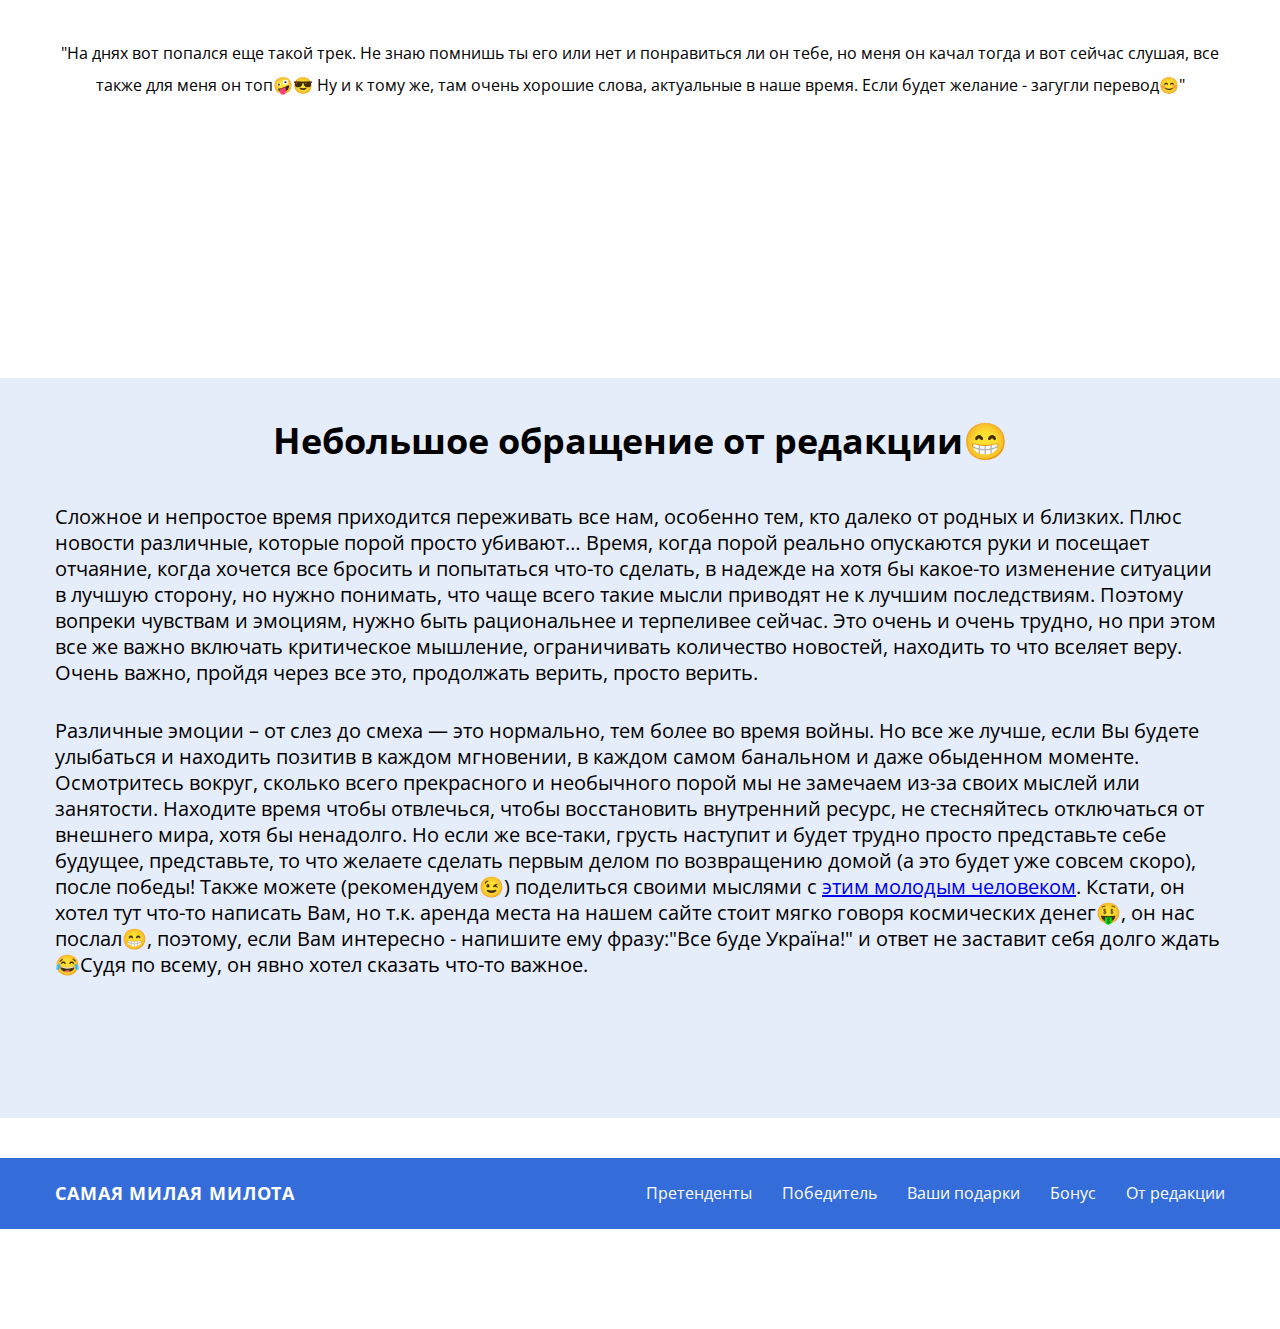
==== commit f1d3d633: "master" ====
--- a/anya/index.html
+++ b/anya/index.html
@@ -16,7 +16,7 @@
     <header class="header">
         <div class="container">
             <div class="header__inner">
-                <h1 class="logo"><a href="#">Самая милая <span>милота</span></a></h1>
+                <h1 class="logo"><a href="#">Самая милая <span>милота</span></a><p>Обновлено 18.09.2022</p></h1>
                 <nav class="nav">
                     <ul class="nav__items">
                         <a href="#1"><li class="nav__item">Претенденты</li></a>
@@ -48,7 +48,7 @@
     </header>
     <section id=1 class="section-competition">
         <div class="container">
-            <h2 class="section__title"> Претенденты в этом месяце</h2>
+            <h2 class="section__title"> Они пытались создать конкуренцию</h2>
             <div class="section__cards">
                 <div class="card__item">
                     <div class="item__img">
@@ -99,7 +99,7 @@
     </section>
     <section id=2 class="section-reviews">
         <div class="container">
-            <h2 class="section__title">Победитель этого месяца</h2>
+            <h2 class="section__title">Наш неизменный победитель</h2>
         </div>    
         <div class="owl-carousel owl-theme">  
             <div class="reviews__body reviews__person-1">
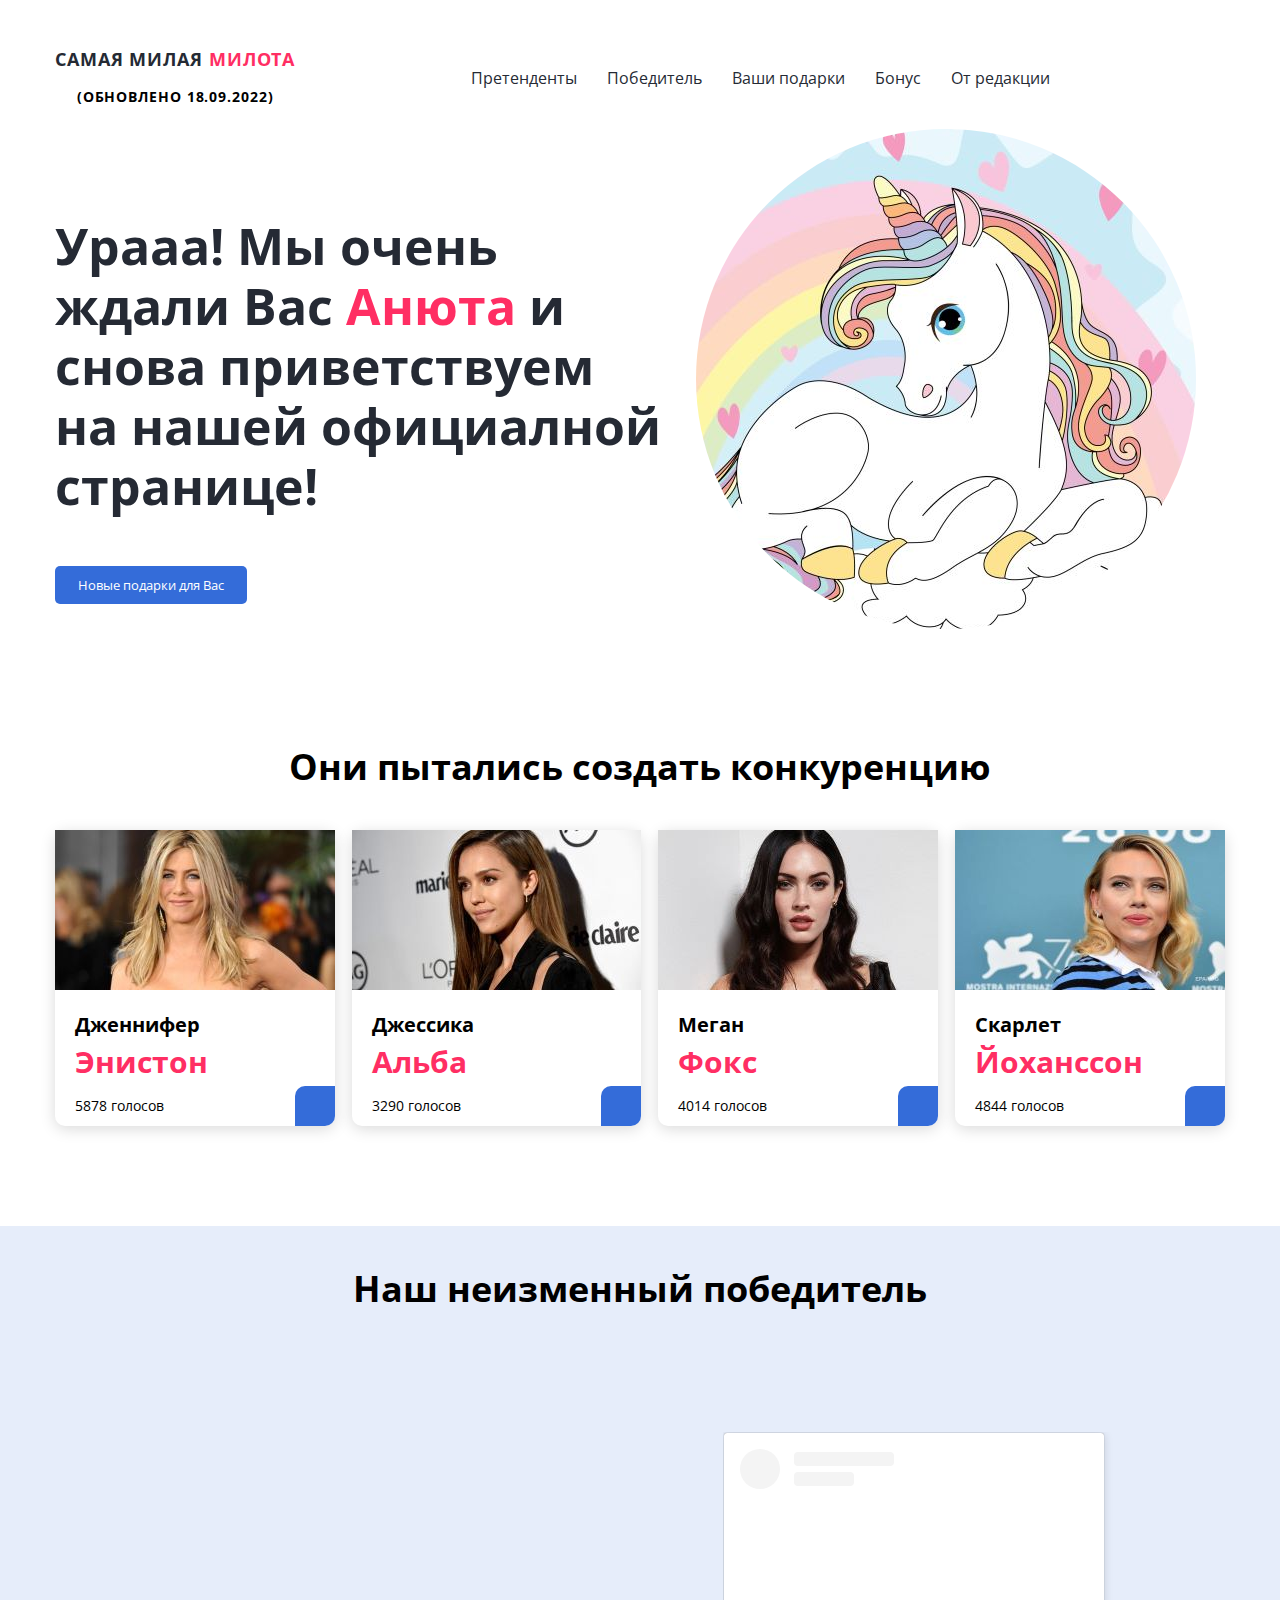
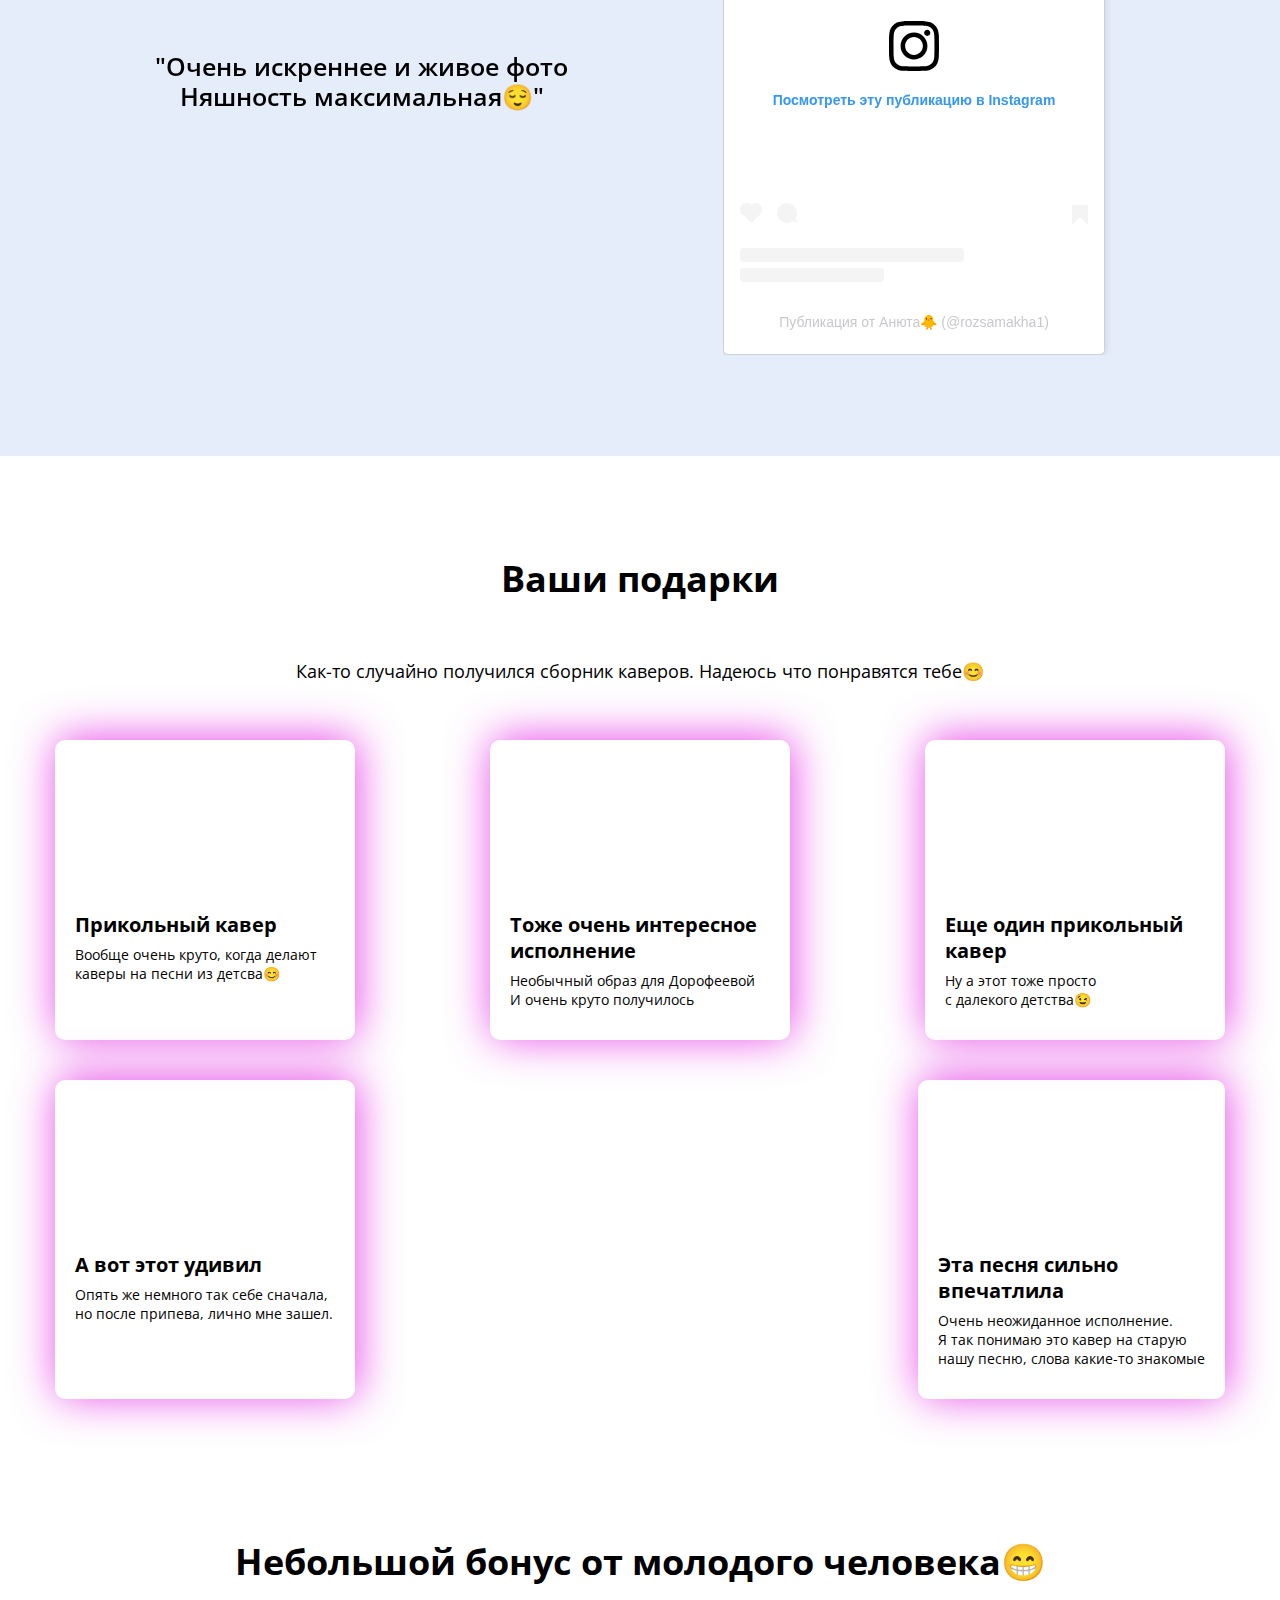
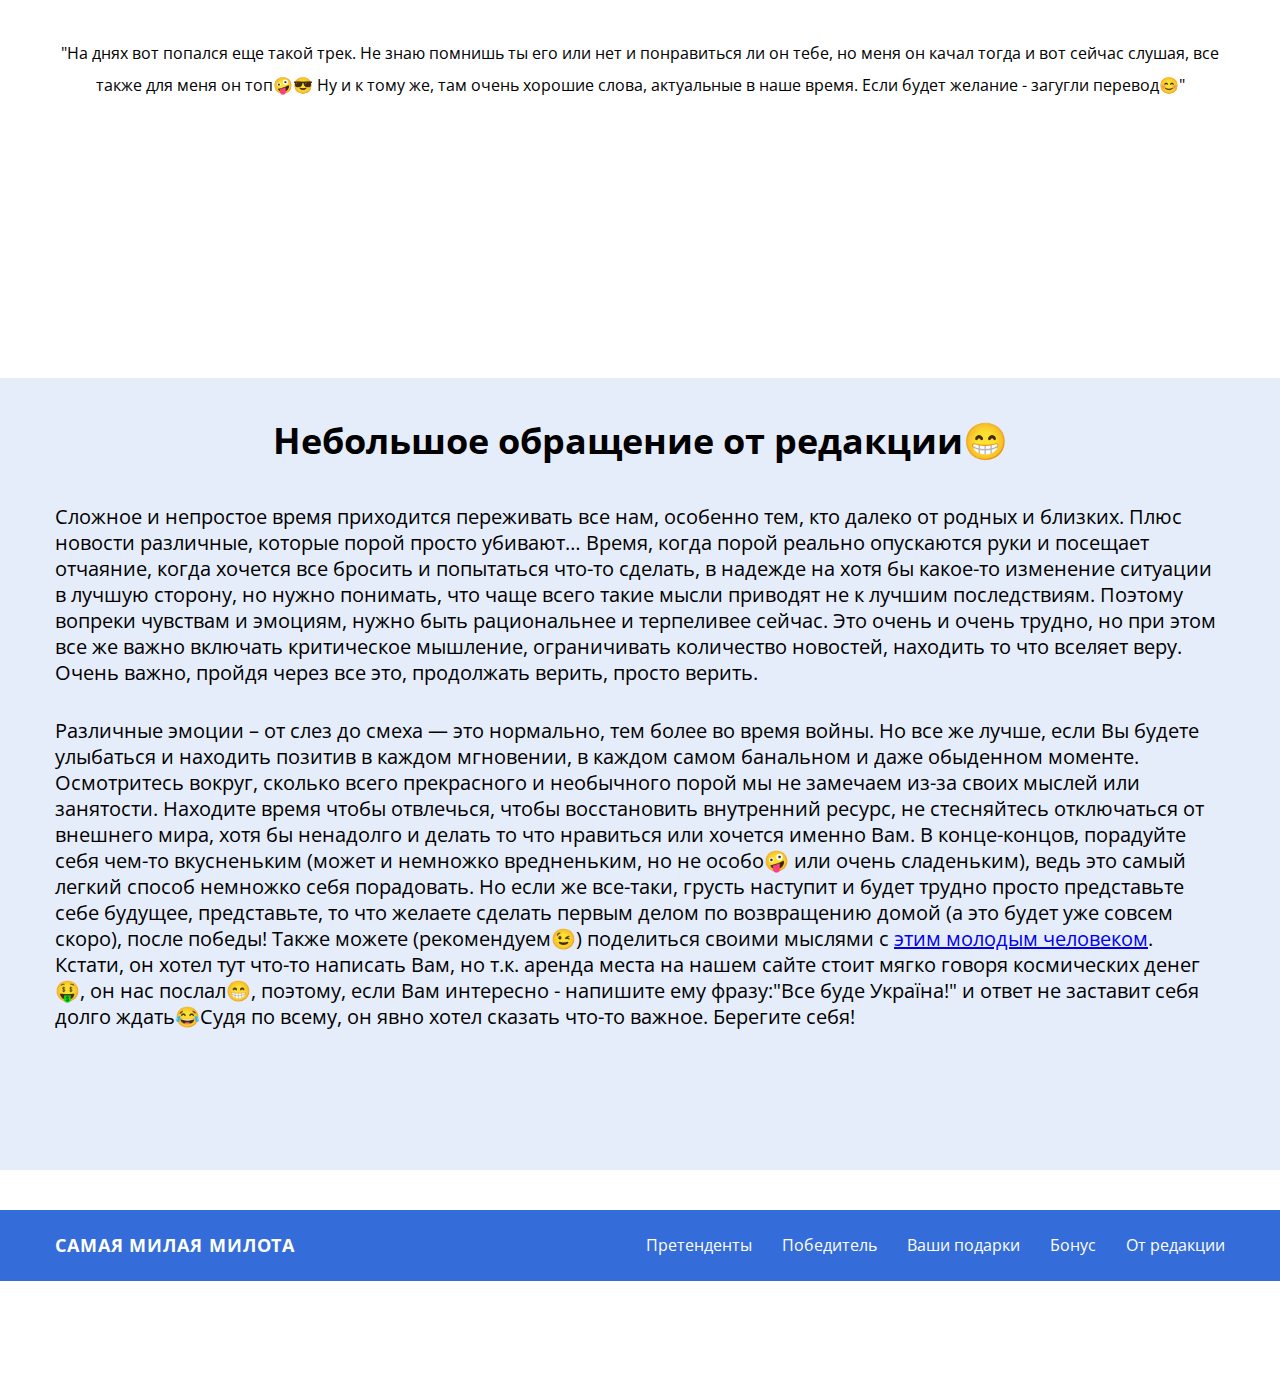
==== commit 69cd8f9b: "master" ====
--- a/anya/index.html
+++ b/anya/index.html
@@ -16,7 +16,7 @@
     <header class="header">
         <div class="container">
             <div class="header__inner">
-                <h1 class="logo"><a href="#">Самая милая <span>милота</span></a><p>Обновлено 18.09.2022</p></h1>
+                <h1 class="logo"><a href="#">Самая милая <span>милота</span></a><p>(Обновлено 18.09.2022)</p></h1>
                 <nav class="nav">
                     <ul class="nav__items">
                         <a href="#1"><li class="nav__item">Претенденты</li></a>
@@ -222,7 +222,7 @@
             <div class="section__text">
                 <p>Сложное и непростое время приходится переживать все нам, особенно тем, кто далеко от родных и близких. Плюс новости различные, которые порой просто убивают… Время, когда порой реально опускаются руки и посещает отчаяние, когда хочется все бросить и попытаться что-то сделать, в надежде на хотя бы какое-то изменение ситуации в лучшую сторону, но нужно понимать, что чаще всего такие мысли приводят не к лучшим последствиям. Поэтому вопреки чувствам и эмоциям, нужно быть рациональнее и терпеливее сейчас. Это очень и очень трудно, но при этом все же важно включать критическое мышление, ограничивать количество новостей, находить то что вселяет веру. Очень важно, пройдя через все это, продолжать верить, просто верить.</p> 
                 <br><br>
-                <p>Различные эмоции – от слез до смеха — это нормально, тем более во время войны. Но все же лучше, если Вы будете улыбаться и находить позитив в каждом мгновении, в каждом самом банальном и даже обыденном моменте. Осмотритесь вокруг, сколько всего прекрасного и необычного порой мы не замечаем из-за своих мыслей или занятости. Находите время чтобы отвлечься, чтобы восстановить внутренний ресурс, не стесняйтесь отключаться от внешнего мира, хотя бы ненадолго. Но если же все-таки, грусть наступит и будет трудно просто представьте себе будущее, представьте, то что желаете сделать первым делом по возвращению домой (а это будет уже совсем скоро), после победы! Также можете (рекомендуем😉) поделиться своими мыслями с <a href="https://www.instagram.com/polupananton/">этим молодым человеком</a>. Кстати, он хотел тут что-то написать Вам, но т.к. аренда места на нашем сайте стоит мягко говоря космических денег🤑, он нас послал😁, поэтому, если Вам интересно - напишите ему фразу:"Все буде Україна!" и ответ не заставит себя долго ждать😂Судя по всему, он явно хотел сказать что-то важное. </p> 
+                <p>Различные эмоции – от слез до смеха — это нормально, тем более во время войны. Но все же лучше, если Вы будете улыбаться и находить позитив в каждом мгновении, в каждом самом банальном и даже обыденном моменте. Осмотритесь вокруг, сколько всего прекрасного и необычного порой мы не замечаем из-за своих мыслей или занятости. Находите время чтобы отвлечься, чтобы восстановить внутренний ресурс, не стесняйтесь отключаться от внешнего мира, хотя бы ненадолго и делать то что нравиться или хочется именно Вам. В конце-концов, порадуйте себя чем-то вкусненьким (может и немножко вредненьким, но не особо🤪 или очень сладеньким), ведь это самый легкий способ немножко себя порадовать. Но если же все-таки, грусть наступит и будет трудно просто представьте себе будущее, представьте, то что желаете сделать первым делом по возвращению домой (а это будет уже совсем скоро), после победы! Также можете (рекомендуем😉) поделиться своими мыслями с <a href="https://www.instagram.com/polupananton/">этим молодым человеком</a>. Кстати, он хотел тут что-то написать Вам, но т.к. аренда места на нашем сайте стоит мягко говоря космических денег🤑, он нас послал😁, поэтому, если Вам интересно - напишите ему фразу:"Все буде Україна!" и ответ не заставит себя долго ждать😂Судя по всему, он явно хотел сказать что-то важное. Берегите себя!</p> 
             </div>
         </div>
     </section>
--- a/anya/sass/style.css
+++ b/anya/sass/style.css
@@ -213,6 +213,10 @@
   color: #FF2E63;
 }
 
+header .container .header__inner .logo p {
+  font-size: 14px;
+}
+
 @media screen and (max-width: 1200px) {
   header .container .header__inner nav {
     position: fixed;
